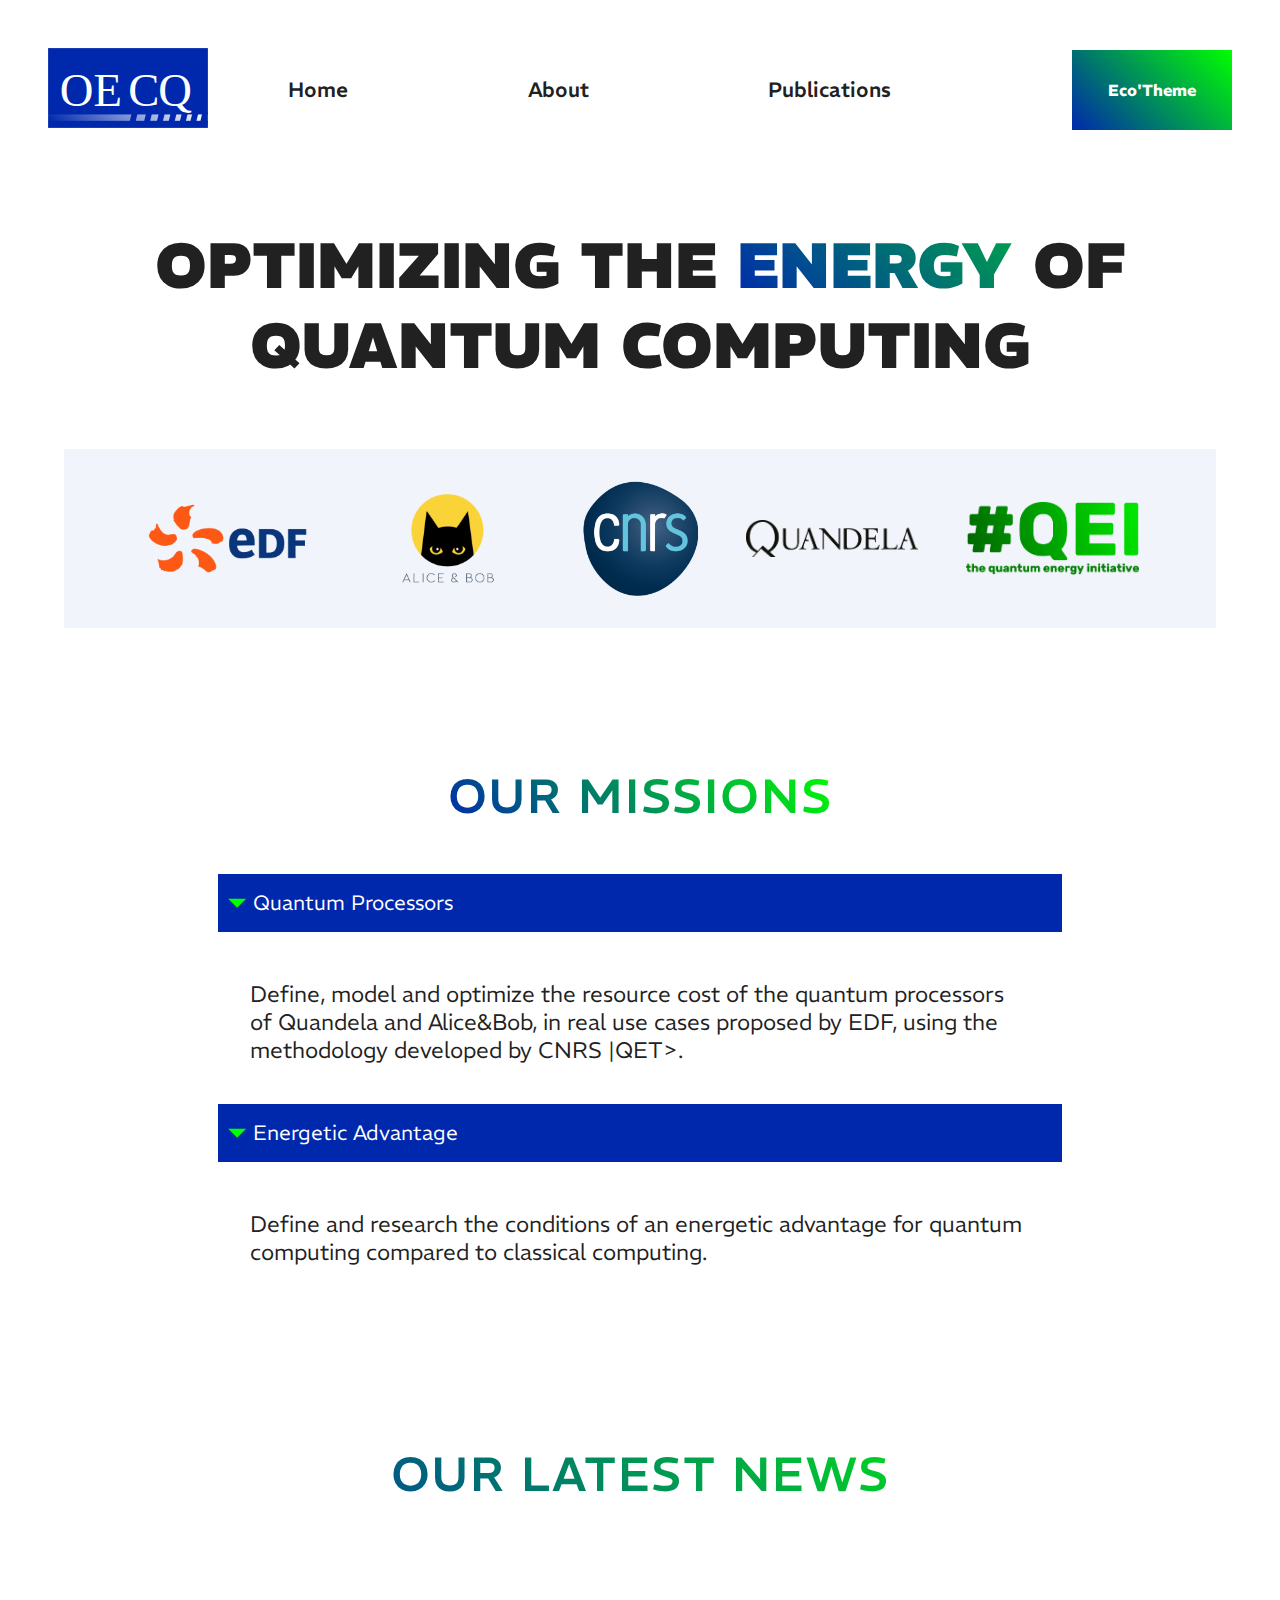
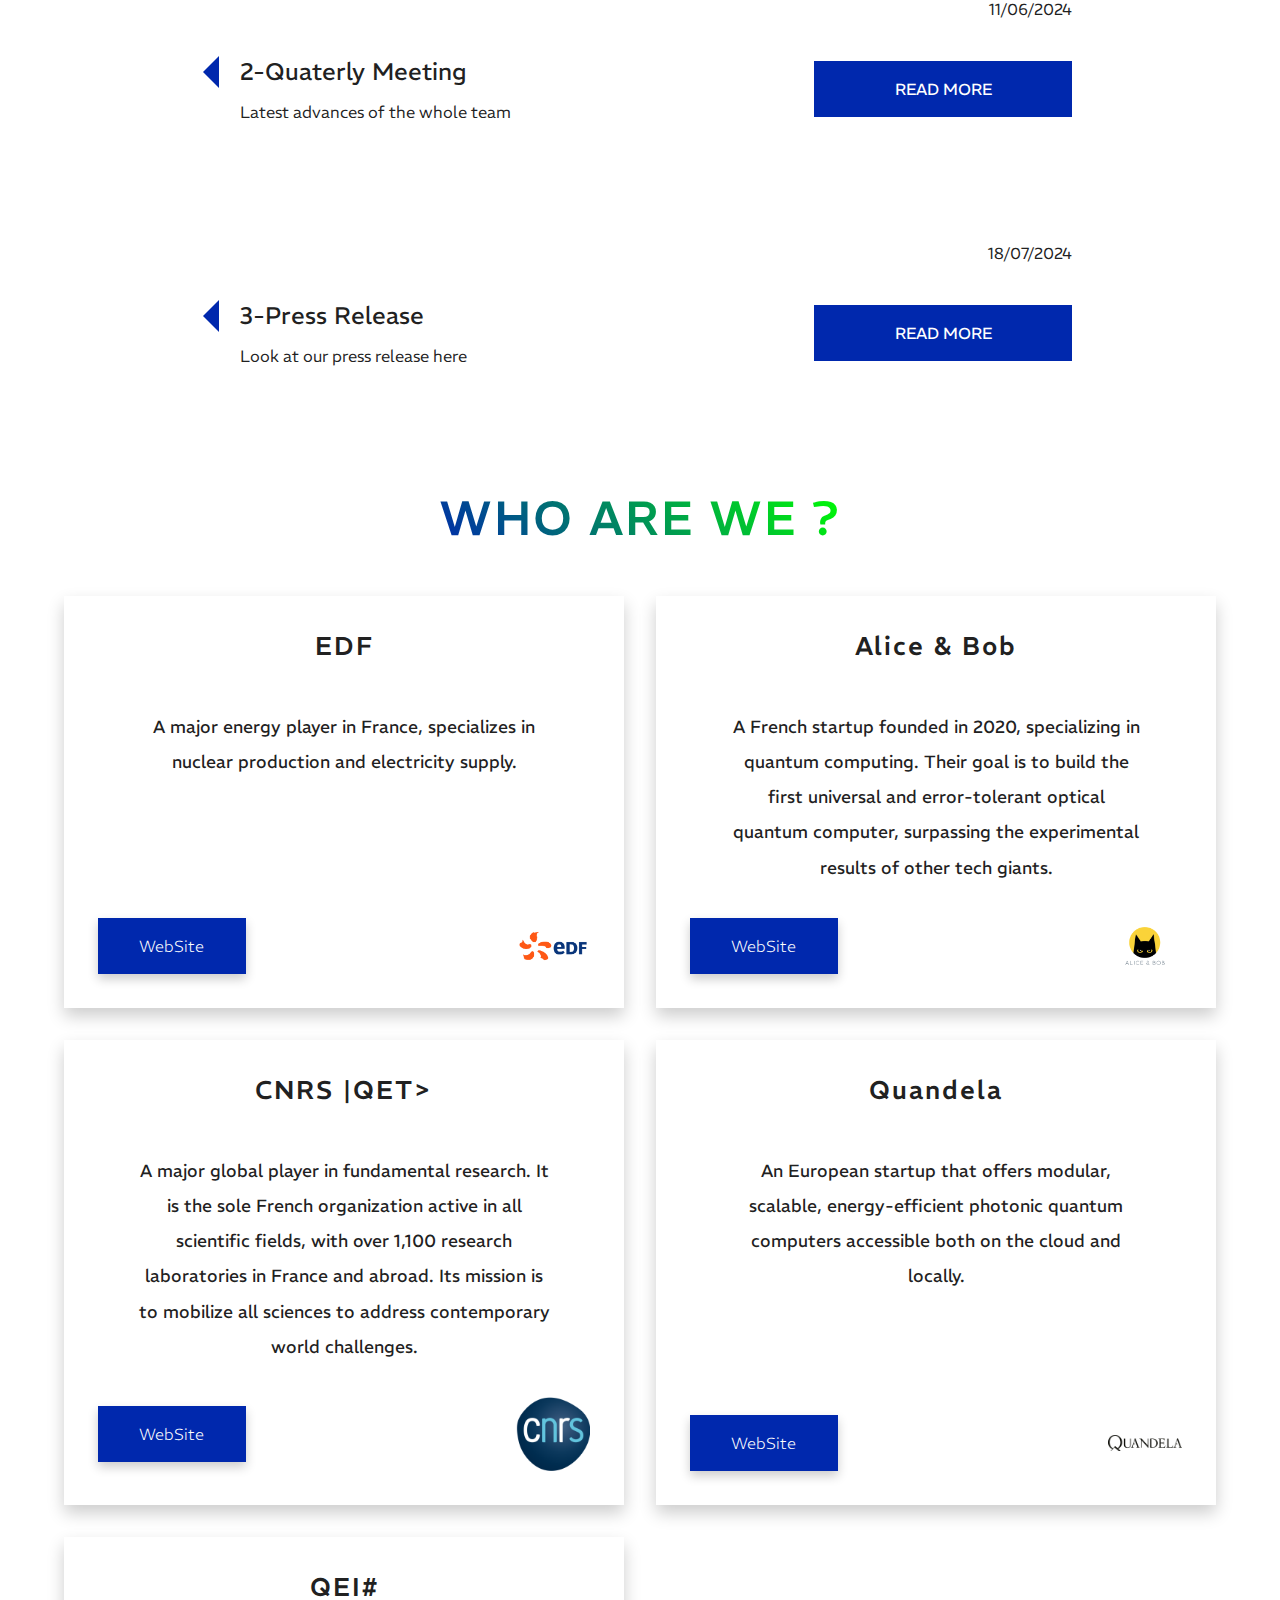
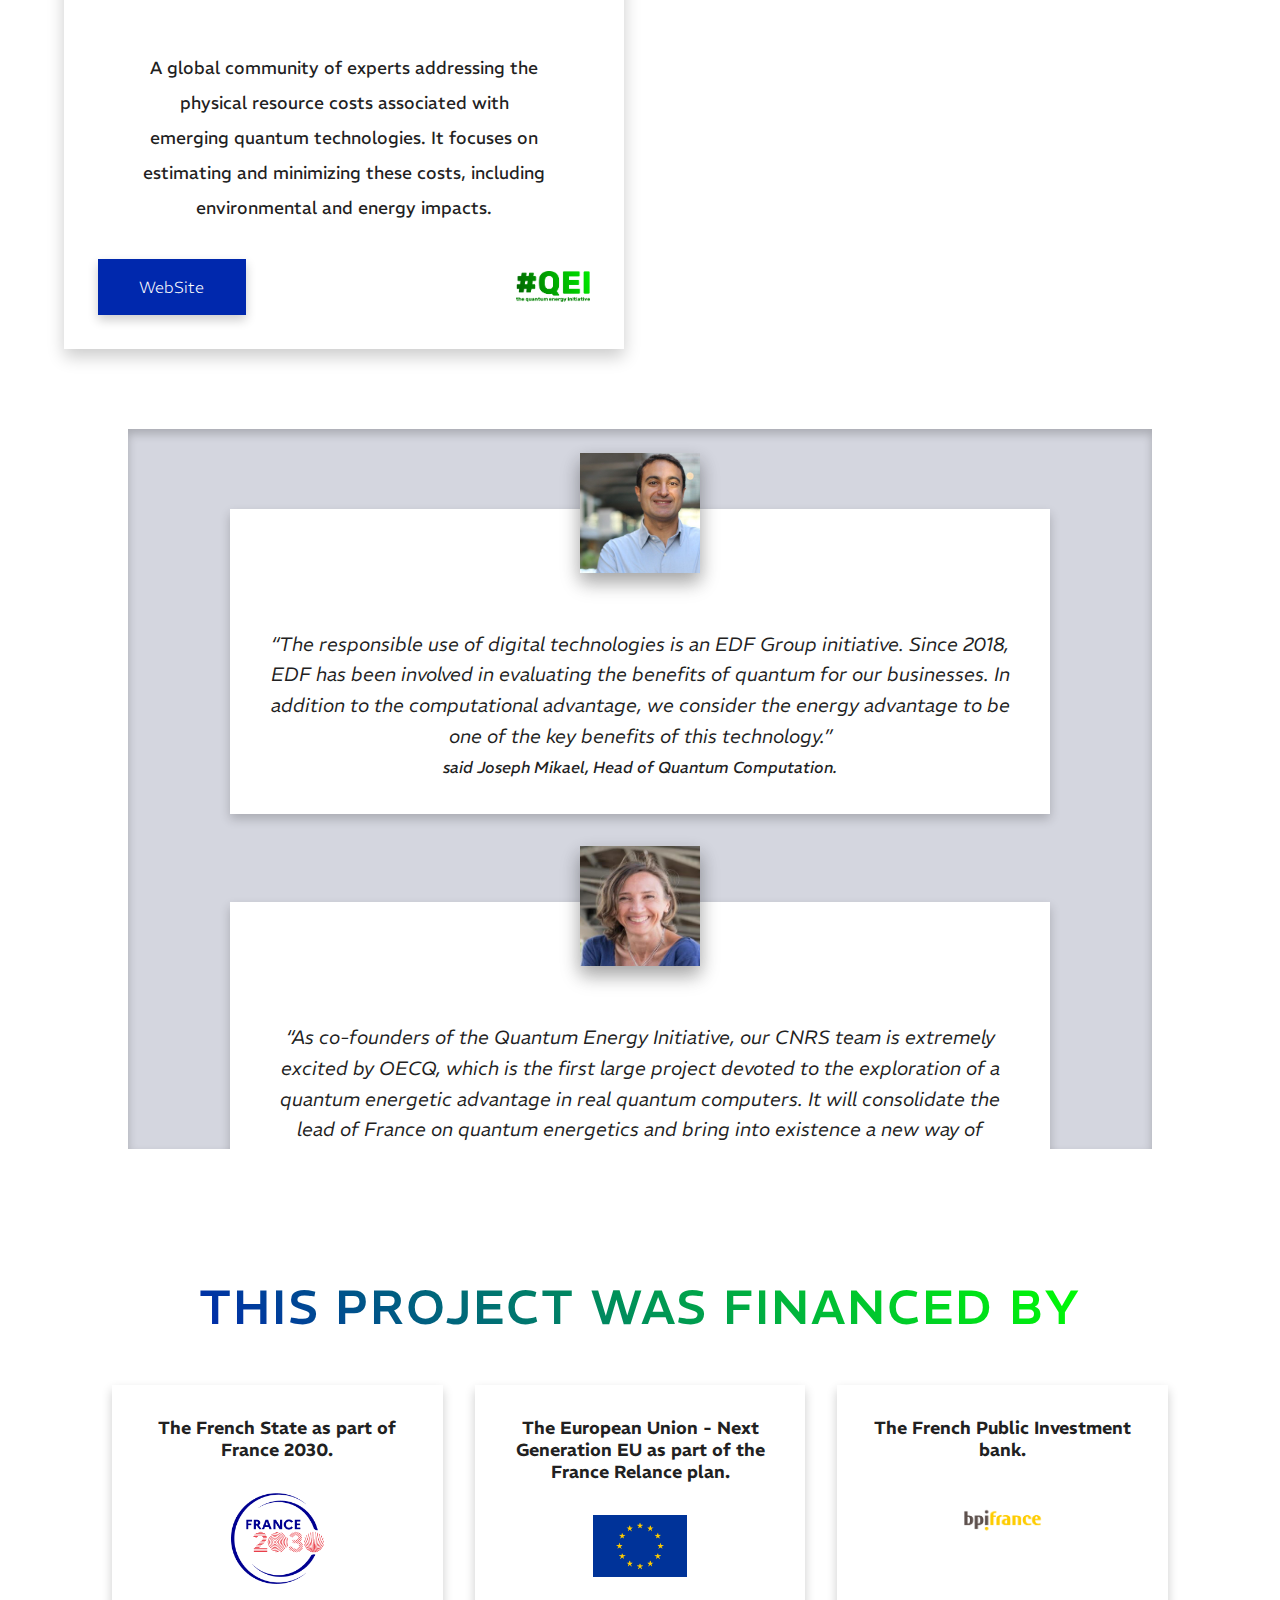
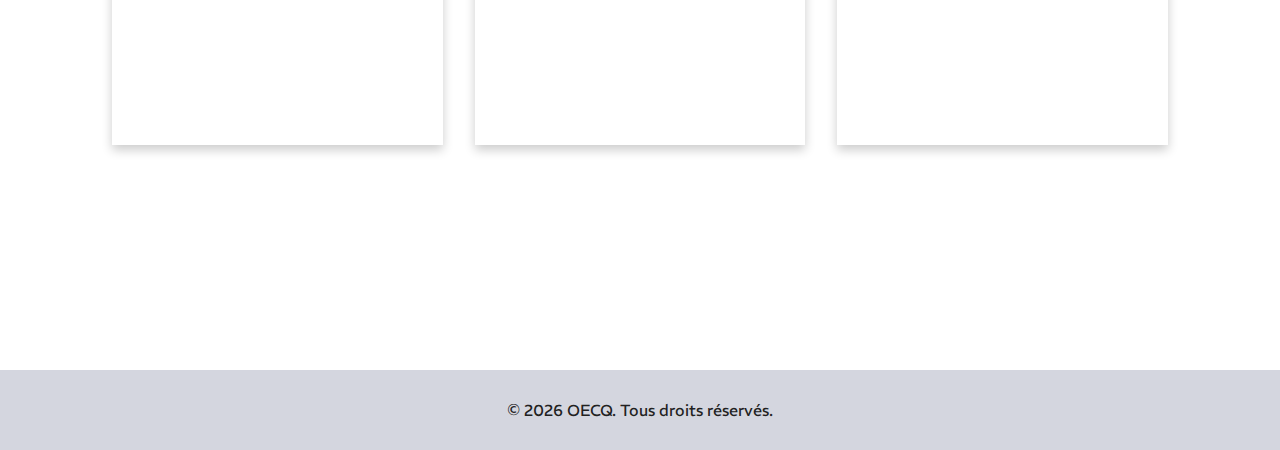
==== index.html @ 76adae3a "Adding favicon logo" ====
<!-- 
  * Author: Nathan Boisleux 2024
-->

<!DOCTYPE html>
<html lang="en">
  <head>
    <meta charset="UTF-8" />
    <meta name="viewport" content="width=device-width, initial-scale=1.0" />
    <title>Home</title>
    <link rel="stylesheet" href="./css/style.css" />
    <link rel="shortcut icon" href="./images/logos/LogoOECQ_V002.svg" type="image/svg">
  </head>
  <body data-theme="light">
    <!-- HEADER -->
    <header>
      <nav>
        <ul>
          <li><img src="./images/logos/LogoOECQ_V002.svg" alt="logo OECQ"></li>
          <li><a href="index.html">Home</a></li>
          <li><a href="about.html">About</a></li>
          <li><a href="publications.html">Publications</a></li>
          <!-- <li><a href="about.html#contact">Contact</a></li> -->
        </ul>
      </nav>
      <button type="button" id="darkmode">Eco'Theme</button>
    </header>

    <!-- MAIN -->
    <main id="home">
      <h1>OPTIMIZING THE <span>ENERGY</span> OF QUANTUM COMPUTING</h1>
      <!-- LOGOS SECTION -->
      <div id="logos">
        <img src="./images/logos/edf.png" alt="logo EDF" />
        <img src="./images/logos/a&b.png" alt="logo Alice & Bob" />
        <img src="./images/logos/cnrs.png" alt="logo CNRS" />
        <img src="./images/logos/quandela.png" alt="logo Quandela" />
        <img src="./images/logos/QEI.png" alt="logo QEI#" />
      </div>
      
      <!-- HOME MISSIONS SECTION -->
      <section id="missions">
        <h2>Our missions</h2>
        <div id="missions-description">
          <details open>
            <summary>Quantum Processors</summary>
            <p>
              Define, model and optimize the resource cost of the quantum
              processors of Quandela and Alice&Bob, in real use cases proposed
              by EDF, using the methodology developed by CNRS |QET>.
            </p>
          </details>
          <details open>
            <summary>Energetic Advantage</summary>
            <p>
              Define and research the conditions of an energetic advantage for
              quantum computing compared to classical computing.
            </p>
          </details>
        </div>
      </section>

      <!-- LATEST NEWS SECTION -->
      <section id="last-news">
        <h2>Our latest news</h2>
      </section>
      
        <!-- WHO SECTION -->
      <section id="who">
        <h2>Who are we ?</h2>
        <!-- HOME PRESENTATION CARDS -->
        <div id="cards">
          <div class="card">
            <div class="card-content">
              <h2>EDF</h2>
              <p>
                A major energy player in France, specializes in nuclear
                production and electricity supply.
              </p>
            </div>
            <div class="bottom">
              <a href="https://www.edf.fr/">WebSite</a>
              <img src="./images/logos/edf.png" alt="logo EDF" width="25%" />
            </div>
          </div>
          <div class="card">
            <div class="card-content">
              <h2>Alice & Bob</h2>
              <p>
                A French startup founded in 2020, specializing in quantum
                computing. Their goal is to build the first universal and
                error-tolerant optical quantum computer, surpassing the
                experimental results of other tech giants.
              </p>
            </div>
            <div class="bottom">
              <a href="https://alice-bob.com/">WebSite</a>
              <img
                src="./images/logos/a&b.png"
                alt="logo Alice&Bob"
                width="30%"
              />
            </div>
          </div>
          <div class="card">
            <div class="card-content">
              <h2>CNRS |QET></h2>
              <p>
                A major global player in fundamental research. It is the sole
                French organization active in all scientific fields, with over
                1,100 research laboratories in France and abroad. Its mission is
                to mobilize all sciences to address contemporary world
                challenges.
              </p>
            </div>
            <div class="bottom">
              <a href="https://quantum-energy-team.cnrs.fr/">WebSite</a>
              <img src="./images/logos/cnrs.png" alt="logo CNRS" width="20%" />
            </div>
          </div>
          <div class="card">
            <div class="card-content">
              <h2>Quandela</h2>
              <p>
                An European startup that offers modular, scalable,
                energy-efficient photonic quantum computers accessible both on
                the cloud and locally.
              </p>
            </div>
            <div class="bottom">
              <a href="https://www.quandela.com/">WebSite</a>
              <img
                src="./images/logos/quandela.png"
                alt="logo Quandela"
                width="30%"
              />
            </div>
          </div>
          <div class="card">
            <div class="card-content">
              <h2>QEI#</h2>
              <p>
                A global community of experts addressing the physical resource
                costs associated with emerging quantum technologies. It focuses
                on estimating and minimizing these costs, including
                environmental and energy impacts.
              </p>
            </div>
            <div class="bottom">
              <a href="https://quantum-energy-initiative.org/">WebSite</a>
              <img src="./images/logos/QEI.png" alt="logo QEI#" width="20%" />
            </div>
          </div>
        </div>
      </section>
      
      <!-- QUOTES SECTION -->
      <div id="quotes">
        <div class="quote">
          <div class="backImg">
            <img
              src="./images/avatars/JM.jpeg"
              alt="avatar"
            />
          </div>
          <p>
            “The responsible use of digital technologies
             is an EDF Group initiative. Since 2018, EDF
              has been involved in evaluating the benefits
               of quantum for our businesses. In addition to
                the computational advantage, we consider the
                 energy advantage to be one of the key benefits
                  of this technology.” <br><strong>said Joseph Mikael, Head of Quantum Computation.</strong>
          </p>
        </div>
        <div class="quote">
          <div class="backImg">
            <img
              src="./images/avatars/AA.jpg"
              alt="avatar"
            />
          </div>
          <p>
            “As co-founders of the Quantum Energy Initiative,
             our CNRS team is extremely excited by OECQ, which
              is the first large project devoted to the exploration
               of a quantum energetic advantage in real quantum
                computers. It will consolidate the lead of France
                 on quantum energetics and bring into existence a
                  new way of practicing responsible innovation, which
                   takes into account the fact that energetic resources
                    are finite.”  <br><strong>said Alexia Auffèves, CNRS Senior Scientist.</strong>
          </p>
        </div>

        <div class="quote">
          <div class="backImg">
            <img
              src="./images/avatars/TP.jpg"
              alt="avatar"
            />
          </div>
          <p>
            “One of the primary objectives of the OECQ project
             is to seize the opportunity to develop quantum
              computing technology in an energy-efficient manner
               from the outset, as quantum computing is still in its nascent
                 stages, this project will dimension the future energy
                  infrastructures that will support mature quantum technology.
                   Additionally, since energy consumption is a key cost driver
                    in quantum tech, making these processes more efficient offers
                     a significant competitive advantage.” <br><strong>said Théau Peronnin, CEO of Alice
                      & Bob.</strong>
          </p>
        </div>

        <div class="quote">
          <div class="backImg">
            <img
              src="./images/avatars/NS.jpg"
              alt="avatar"
            />
          </div>
          <p>
            "We recognize that energy efficiency is paramount
             in the development of quantum computing technology,as we push
               the boundaries of what is possible, it's crucial that
                we do so in a sustainable manner.” <br><strong>said Niccoloò Somaschi, CEO of Quandela.</strong>
          </p>
        </div>

      </div>
      


      <!-- FINANCE SECTION -->
      <section id="finance">
        <h2>This project was financed by</h2>
        <div id="financial-organizations">
          <div id="france">
            <p>The French State as part of France 2030.</p>
            <img src="./images/logos/fr2030.png" alt="France-2030 logo" />
          </div>
          <div id="europe">
            <p>
              The European Union - Next Generation EU as part of the France
              Relance plan.
            </p>
            <img src="./images/logos/eu.jpg" alt="European Union logo" />
          </div>
          <div id="bpi">
            <p>
              The French Public Investment bank.
            </p>
            <img src="./images/logos/bpi.png" alt="BPIFrance logo"></div>
          </div>
        </div>
      </section>
    </main>

    <!-- FOOTER -->
    <footer>
      <p class="copyright"></p>
    </footer>

    <!-- TO TOP BTN SVG -->
    <svg
      class="arrowTop"
      xmlns="http://www.w3.org/2000/svg"
      viewBox="0 0 384 512"
    >
      <!--!Font Awesome Free 6.5.2 by @fontawesome - https://fontawesome.com License - https://fontawesome.com/license/free 
    Copyright 2024 Fonticons, Inc.-->
      <path
        d="M214.6 41.4c-12.5-12.5-32.8-12.5-45.3 0l-160 160c-12.5 12.5-12.5
        32.8 0 45.3s32.8 12.5 45.3 0L160 141.2V448c0 17.7 14.3 32 32 32s32-14.3 
        32-32V141.2L329.4 246.6c12.5 12.5 32.8 12.5 45.3 0s12.5-32.8 0-45.3l-160-160z"
      />
    </svg>

    <!-- JAVASCRIPT IMPORTS -->
    <!-- header swap on scroll -->
    <script src="./js/header.js"></script>
    <!-- darkmode -->
    <script src="./js/darkMode.js"></script>
    <!-- to top button arrow -->
    <script src="./js/toTopBtn.js"></script>
    <!-- datas reader -->
    <script src="./js/datasPublicationsReader.js"></script>
    <!-- footer dynamic year -->
    <script src="./js/date.js"></script>

    <!-- lenis for smooth scroll -->
    <!-- <script src="https://cdn.jsdelivr.net/gh/studio-freight/lenis@1.0.19/bundled/lenis.min.js"></script> -->
    <!-- smoothScroll using lenis -->
    <!-- <script src="./js/smoothScroll.js"></script> -->
  </body>
</html>
---- css/style.css ----
/* VARIABLES IMPORT */
@import url(./variables.css);
/* HEADER IMPORT */
@import url(./header.css);
/* ANIMATIONS IMPORT */
@import url(./animations.css);

/* |---------------------------HOME---------------------------| */

/* MAIN */
#home {
    width: 100%;
    padding: 25vh 5vw;

    display: flex;
    justify-content: center;
    align-items: center;
    flex-direction: column;

    text-align: center;
    background-color: var(--background);
}

#home p {
    font-size: 1.1em;
}

#home #missions summary {
    font-size: 1.3em;
}

#home #last-news {
    text-align: left;
    width: 70vw;
}

#last-news .container small{
    display: none;
}
/* TITLE */
h1 {
    color: var(--text);
    text-align: center;
    font-size: 4rem;
    font-weight: 900;
    text-transform: uppercase;
}

h1 span {
    background: var(--linearPrimaryAccent);
    color: transparent;
    font-size: 4rem;
    background-clip: text;
    -webkit-background-clip: text;
    background-size: 200%;
    animation: gradientAnimvar(--tr) cubic-bezier(0.19, 1, 0.22, 1) infinite;
}

#home section > h2, #about h2 {
    margin: 3rem 0;
    text-align: center;
    background: var(--linearPrimaryAccent);
    color: transparent;
    font-size: 3rem;
    font-weight: 500;
    letter-spacing: 2px;
    text-transform: uppercase;
    -webkit-background-clip: text;
    background-clip: text;
}

/* LOGOS SECTION */
#home #logos {
    width: 100%;
    margin: 4rem 0 0 0;
    padding: 2rem 0;
    gap: 3rem;
    display: flex;
    justify-content: center;
    align-items: center;
    background-color: var(--non-changeable-secondary);
}

#home #logos img {
    width: 15%;
    background-color: var(--non-changeable-secondary);
    animation: 3.3s logoMove ease-in-out infinite;
}

#home #logos img:nth-child(1) {
    animation-delay: .5s;
}

#home #logos img:nth-child(2) {
    animation-delay: 1var(--tr);
}

#home #logos img:nth-child(3) {
    width: 10%;
    animation-delay: 1.9s;
}

#home #logos img:nth-child(4) {
    animation-delay: 2.6s;
}

#home #logos img:nth-child(5) {
    animation-delay: 3.3s;
}

/* WHO SECTION */
#home #who {
    width: 100%;
    display: flex;
    justify-content: center;
    align-items: center;
    flex-direction: column;
}

/* PRESENTATION CARDS */
#home #cards {
    gap: 2rem;
    display: grid;
    grid-template-columns: repeat(auto-fill, minmax(40%, 1fr));
}

#home #cards img {
    width: 15%;
}

#home .card {
    padding: 2rem;
    display: flex;
    justify-content: space-between;
    align-items: flex-start;
    flex-direction: column;
    box-shadow: 0 .5rem 1rem var(--shadow);
    background-color: var(--background);
    border: 2px solid var(--background);
    transition: var(--tr);
}

#home .card-content h2 {
    margin: 0 0 1rem 0;
    color: var(--text);
    font-weight: 500;
    font-size: 1.6rem;
    letter-spacing: 2px;
    transition: var(--tr);
}

#home .card:hover h2 {
    color: var(--primary);
}

#home .card p {
    padding: 2rem 2.5rem;
    line-height: 2;
    color: var(--text);
}

#home .card a {
    padding: 1rem;
    min-width: 30%;
    background: var(--primary);
    color: var(--background);
    text-decoration: none;
    font-weight: 200;
    border: none;
    border: 2px solid var(--primary);
    text-align: center;
    box-shadow: 0 5px 10px var(--shadow);
    cursor: pointer;
    transition: var(--tr);
}

#home .card a:hover {
    background: transparent;
    color: var(--text);
    border: 2px solid var(--accent);
    box-shadow: none;
    transition: var(--tr);
}

#home .card:hover {
    box-shadow: 0px var(--shadow);
    transition: var(--tr);
}

#home .card .bottom {
    display: flex;
    justify-content:space-between;
    align-items: center;
}

/* MISSIONS SECTION */
#home #missions {
    margin: 10vh 0;
    width: 100%;
    min-height: 35rem;
    display: flex;
    flex-direction: column;
    align-items: center;
    justify-content: flex-start;
    background-color: var(--background);
}


#home #missions #missions-description {
    width: 100%;
    height: 100%;
    padding: 0 3rem;
    display: flex;
    align-items: flex-start;
    justify-content: center;
    flex-direction: column;
    color: var(--text);
    text-align: left;
    font-size: 1.5rem;
    font-weight: 300;
}

#home #missions #missions-description p {
    padding: 3rem 2rem 2rem 2rem;
    font-size: 1.4rem;
    font-weight: 300;
    box-shadow: 0px 5px 10px var(--shadow);
}

/* DETAILS */
#home #missions details {
    width: 80%;
    margin: 0 auto ;
    background-color: var(--background);
    margin-bottom: .5rem;
    overflow: hidden;
}

#home #missions summary {
    padding: 1rem 1rem 1rem 2.2rem;
    display: block;
    position: relative;
    background-color: var(--primary);
    color: var(--background);
    user-select: none;
    cursor: pointer;    
    /* letter-spacing: 2px; */
}

#home #missions summary::before {
    position: absolute;
    top: 1.2rem;
    left: 1rem;
    content: '';
    border-width: .6rem;
    border-style: solid;
    border-color: transparent transparent transparent var(--accent);
    transform: rotate(0);
    transform-origin: .2rem 50%;
    transition: .25s transform ease;
}

#home #missions details[open] > summary::before {
    transform: rotate(90deg);
}

#home #missions details summary::-webkit-details-marker {
    display: none;
}

/* FINANCE SECTION */
#home #finance {
    height: 100%;
    width: 100%;
    padding: 0 3rem;
    display: flex;
    justify-content: space-evenly;
    align-items: center;
    flex-direction: column;
    color: var(--text);
    font-size: 1.4rem;
    font-weight: 200;
    text-align: center;
}

#home #financial-organizations {
    display: flex;
    justify-content: center;
    align-items: center;
    gap: 2rem;
}

#home #financial-organizations img {
    width: 35%;
    margin: 2rem 0 0 0;
}

#home #finance #france, #home #finance #europe, #bpi {
    width: 40%;
    min-height: 40vh;
    padding: 2rem;
    box-shadow: 0px 5px 10px var(--shadow);
    font-weight: 600;
}

/* QUOTE SECTION */
#home #quotes {
    width: 80vw;
    margin: 5rem auto;
    height: 80vh;
    display: flex;
    flex-wrap: wrap;
    background-color: var(--secondary);
    overflow: auto;
    box-shadow: inset 0px 5px 10px var(--shadow);
}

#home .quote {
    margin: 5rem auto .5rem;
    min-height: 10rem;
    width: 80%;
    display: grid;
    place-items: center;
    background-color: var(--background);
    box-shadow: 0px 5px 10px var(--shadow);
    transition: var(--tr);
    cursor: pointer;
}

#home .quote:hover img {
    box-shadow: 0px 10px 20px transparent;
}

#home .quote p {
    padding: 0 2rem 2rem 2rem;
    background-color: var(--background);
    color: var(--text);
    text-align: center;
    line-height: 1.6;
    font-size: 1.2rem;
    font-weight: 300;
    font-style: italic;
}

#home .quote img {
    width: 100%;
    height: 100%;
    aspect-ratio: 1;
    box-shadow: 0 10px 20px var(--shadow);
    transition: var(--tr);

}

#home .quote .backImg {
    width: 120px;
    height: 120px;

    display: grid;
    place-items: center;
    background-color: transparent;
    transform: translateY(-3.5rem);
    box-shadow: 0 .5rem 1rem var(--shadow);
    transition: var(--tr);
}



/* |---------------------------ABOUT---------------------------| */
#about {
    padding: 5vh 5vw 0;
    display: flex;
    flex-direction: column;
    align-items: center;
    justify-content: flex-start;
}

#about #map-locations, #about #map-locations #map-img {
    display: flex;
    justify-content: space-evenly;
    align-items: center;
}

#about #map-locations {
    height: 80vh;
}

#about #map-img {
    position: relative;
}

#about #map-locations img {
    width: 100%;
}

#about .marker {
    width: 0.7rem;
    height: 0.7rem;
    position: absolute;
    background-color: var(--accent);
    border-radius: 50%;
}

.marker::before {
    top: 50%;
    left: 50%;
    width: 100%;
    height: 100%;
    position: absolute;
    content: "";
    background-color: var(--accent);
    transform: translate(-50%, -50%);
    border-radius: 50%;
    animation: pulse 1.5s ease-in-out infinite;
}

.marker span {
    padding: .3rem .6rem;
    left: 1.5rem;
    top: 50%;
    display: inline-block;
    position: absolute;
    white-space: nowrap;
    transform: translateY(-50%);
    background-color: var(--non-changeable-black);
    color: var(--non-changeable-white);
    font-size: .9rem;
    border: 2px solid var(--non-changeable-white);
}

#about .france {
    top: 38%;
    left: 7%;
}
#about .singapour {
    top: 68%;
    left: 56%;
}

/* PROJECT DETAILS */
#about section {
    height: auto;
    width: 90%;
    padding: 0 2vw;
    margin: 5vh 0;
    color: var(--text);
    border-left: 2px solid var(--primary);
}

#about section:nth-child(1), #about section:nth-child(5), #about section:nth-child(6){
    margin: 5vh;
    border: none;
}

#about section p {
    text-align: justify;
    padding: 0 2rem;
    line-height: 3rem;
    font-size: 1.2em;
}

#about p .word {
    font-size: 2rem;   
}

.highlight {
    background: var(--linearPrimaryAccent);
    background-clip: text;
    color: transparent;
    font-weight: 700;
}

/* TEAM DETAILS */
#about #members {
    width: 100%;
    display: flex;
    align-items: center;
    justify-content: center;
    flex-wrap: wrap;
    gap: 2rem;
}
#about .member {
    border: 1px solid var(--primary);
    width: 30%;
    min-height: 70vh;
    display: flex;
    align-items: center;
    justify-content: flex-start;
    flex-direction: column;
    padding: 1.5rem;
    gap: 2rem;
}
.member .image {
    overflow: hidden;
    width: 100%;
}
#about .member img {
    width: 100%;
    transition: var(--tr);
}
#about .member:hover img {
    scale: 1.3;
}
#about .member .member-infos {
    display: flex;
    flex-direction: column;
    align-items: center;
    justify-content: center;
    gap: 1rem;
    color: var(--text);
    width: 100%;
    height: 100%;
}

/* CONTACT */
#contact {
    display: grid;
    place-items: center;
}

#contact img {
    width: 70%;
}

/* |---------------------------PUBLICATIONS---------------------------| */
.container {
    padding: 1.62rem 1rem;
    width: 100%;
    margin: 2rem auto;
    min-height: 5rem;
    position: relative;
    display: flex;
    justify-content: center;
    align-items: flex-end;
    transition: var(--tr);
}

.content {
    padding: 1rem 2rem;
    height: 100%;
    width: 140%;
    position: relative;
    color: var(--text);
    font-size: 15px;
    transition: var(--tr);
}
.image {
    aspect-ratio: 1;
}
.member-infos p {
    font-size: 1em !important;
    line-height: 1 !important;
    text-align: center !important;
    padding: 2rem 0 0 0;
}

.member-infos {
    width: 10rem;
}

.member-infos h3 {
    font-size: 1em !important;
}
.container .right-section a {
    width: 75%;
    padding: 1rem 4rem;
    background-color: var(--primary);
    color: var(--background);
    text-align: center;
    border: 2px solid var(--primary);
    text-transform: uppercase;
    transition: var(--tr);
}

.content p {
    margin: 1rem 0 0 0;
    width: 90%;

    font-weight: 300;
}

.content h3 {
    font-size: 1.5rem;
    font-weight: 400;
}

.container-arrow {
    height: 0;
    width: 0;
    top: 1rem;
    left: -.3rem;

    position: absolute;

    border-top: 1rem solid transparent;
    border-bottom: 1rem solid transparent;
    border-right: 1rem solid var(--primary);
    transition: var(--tr);
}

.container:hover .container-arrow {
    border-right: 0rem solid transparent;
    border-left: 1rem solid var(--primary);
    transition: var(--tr);
} 

.container small {
    position: absolute;

    transform: translateX(-7rem);
    transition: var(--tr);
}

.container:hover{
    transform: translateX(1rem);
    box-shadow: 0 .5rem 1rem var(--shadow);
    transition: var(--tr);
}

.container small {
    transform: translateX(-8rem);
    color: var(--primary);
    transition: var(--tr);
}

.container a:hover  {
    border: 2px solid var(--accent);
    background: transparent;
    color: var(--text);
    box-shadow: none;
    cursor: pointer;
    transition: var(--tr);
}

.container .right-section {
    width: 100%;
    min-height: 10rem;

    display: flex;
    justify-content: space-around;
    align-items: flex-end;
    flex-direction: column;
}

.container .right-section h4 {
    color: var(--text);
    font-weight: 300;
}

/* PUBLICATION PAGE -> SEARCH */
#search-publication {
    min-height: 100vh;
    padding: 25vh 15vw 0;
}

#search {
    margin: 5rem auto 0rem;

    display: flex;
    flex-direction: column;
    justify-content: center;
    align-items: center;

    color: var(--text);
}

#search label {
    font-size: 1.6rem;
}

#search #search-bar {
    margin: 2rem 0 0;
    padding: 1rem;
    width: 50%;

    border-radius: 3px;
    color: var(--primary);
    border: 2px solid var(--text);
    outline: none;
}

#search #search-bar:focus {
    border-color: var(--primary);
    outline: 2px solid var(--primary);
}

#error-message {
    color: var(--error);
    font-size: 1.2rem;
    padding: 1rem;
    text-transform: capitalize;
    display: none;
    width: 50%;
    text-align: center;
    margin: 0 auto 5rem;
    background-color: var(--light-error);
    border: 2px solid var(--error);
}

/* PUBLICATION PAGE -> TIMELINE */
#timeline {
    max-width: 65rem;
    margin: 5rem auto;

    position: relative;
}

#timeline::after {
    top: 0;
    left: 0;
    width: .6rem;
    height: 100%;

    position: absolute;

    content: "";
    background-color: var(--primary);
}

.container small {
    position: absolute;
    color: var(--text);
    transform: translateX(-7rem);
    transition: var(--tr);
}

.container:hover small {
    transform: translateX(-8rem);
    color: var(--primary);
    transition: var(--tr);
}

/* FOOTER */
footer {
    width: 100%;
    height: 5rem;
    margin: 0rem 0 0 0;

    display: flex;
    justify-content: center;
    align-items: center;

    background-color: var(--secondary);
    color: var(--text);
}

footer p {
    background-color: var(--secondary);
}

/* SVG BUTTON TO TOP */
.arrowTop {
    width: 3.5rem;
    height: 3.5rem;
    padding: 0.5rem 1rem;

    position: fixed;
    bottom: 1rem;
    right: 1rem;

    display: none;

    cursor: pointer;
    z-index: 10;
    transition: var(--tr);
}

.arrowTop path {
    fill: var(--background);
    stroke-width: .5rem;
    stroke: var(--text);
    transition: var(--tr);
}

/* SCROLLBAR */
::-webkit-scrollbar {
    width: 0px; 
}

#quotes::-webkit-scrollbar {
    width: 2rem;
}
#quotes::-webkit-scrollbar-track {
    background-color: var(--text);
}

body::-webkit-scrollbar-track {
    background-color: var(--background);
}

body::-webkit-scrollbar-thumb, #quotes::-webkit-scrollbar-thumb {
    background-color: var(--primary);
}
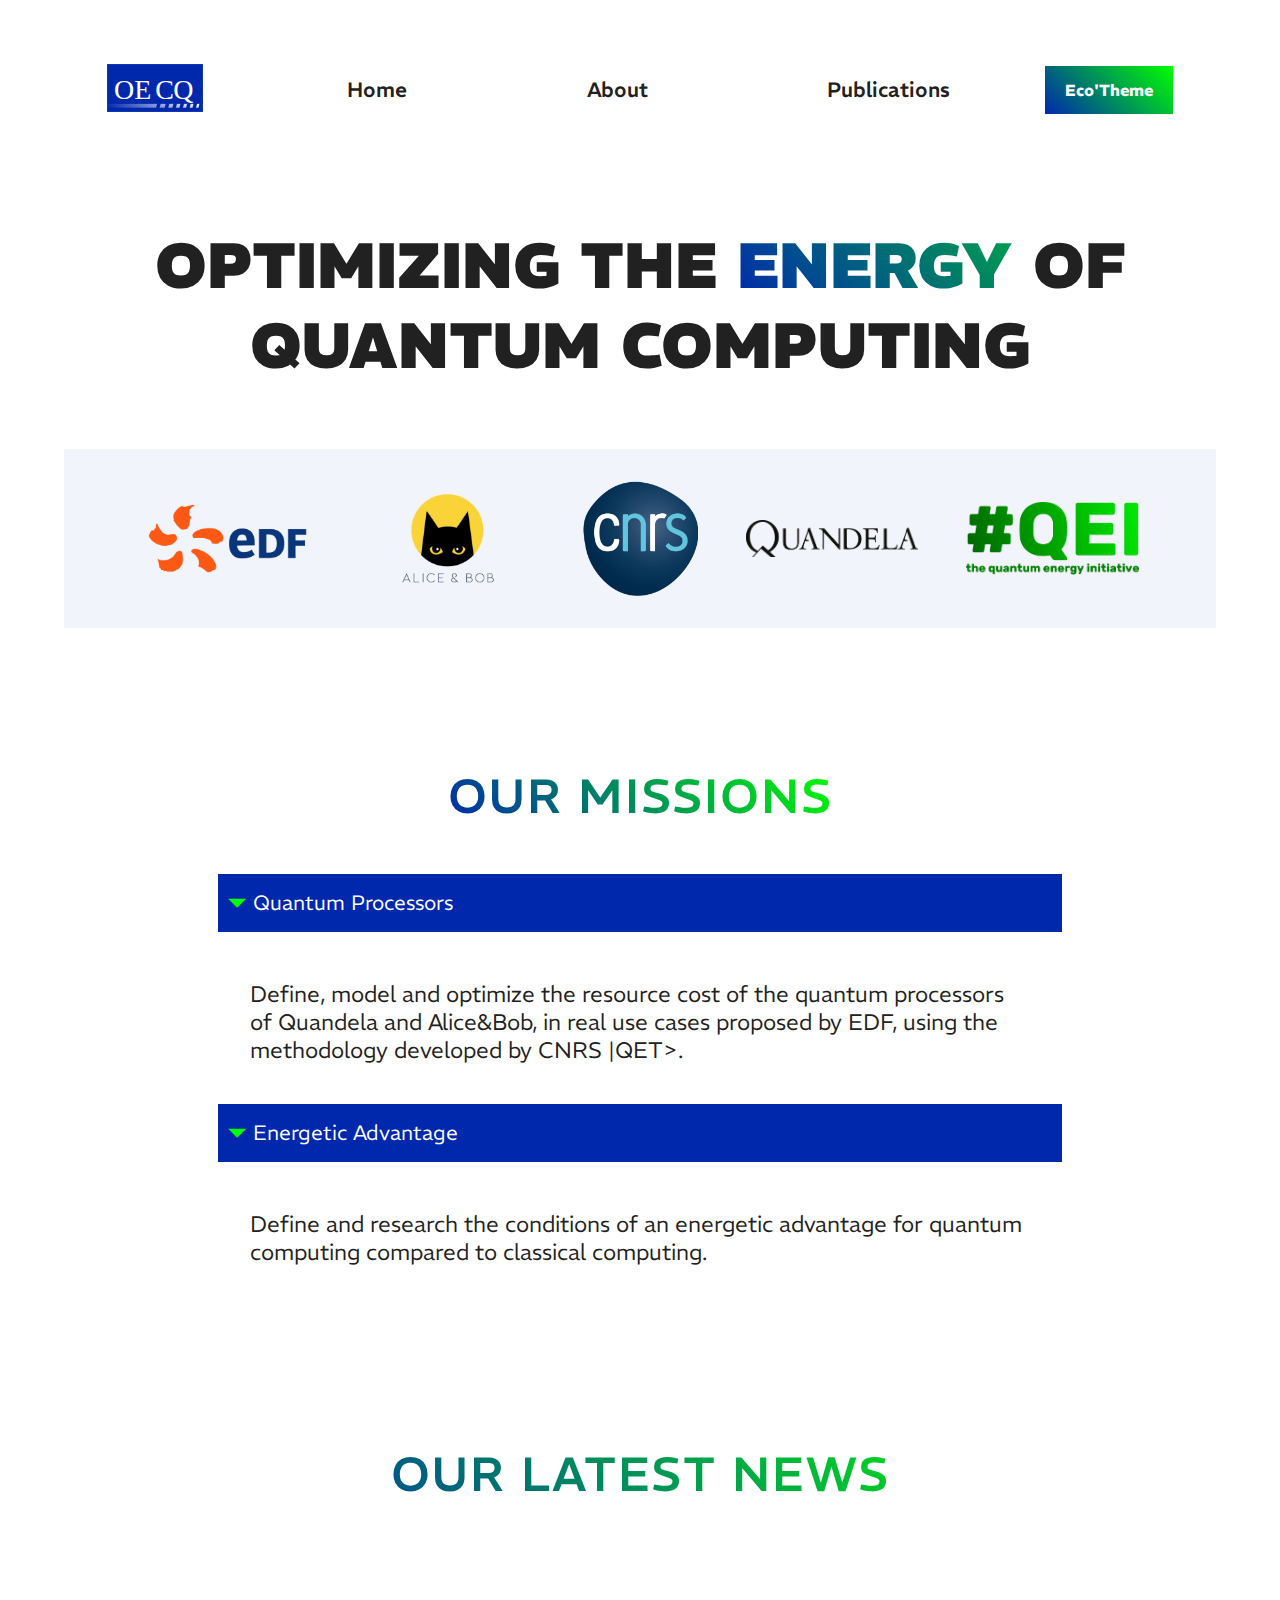
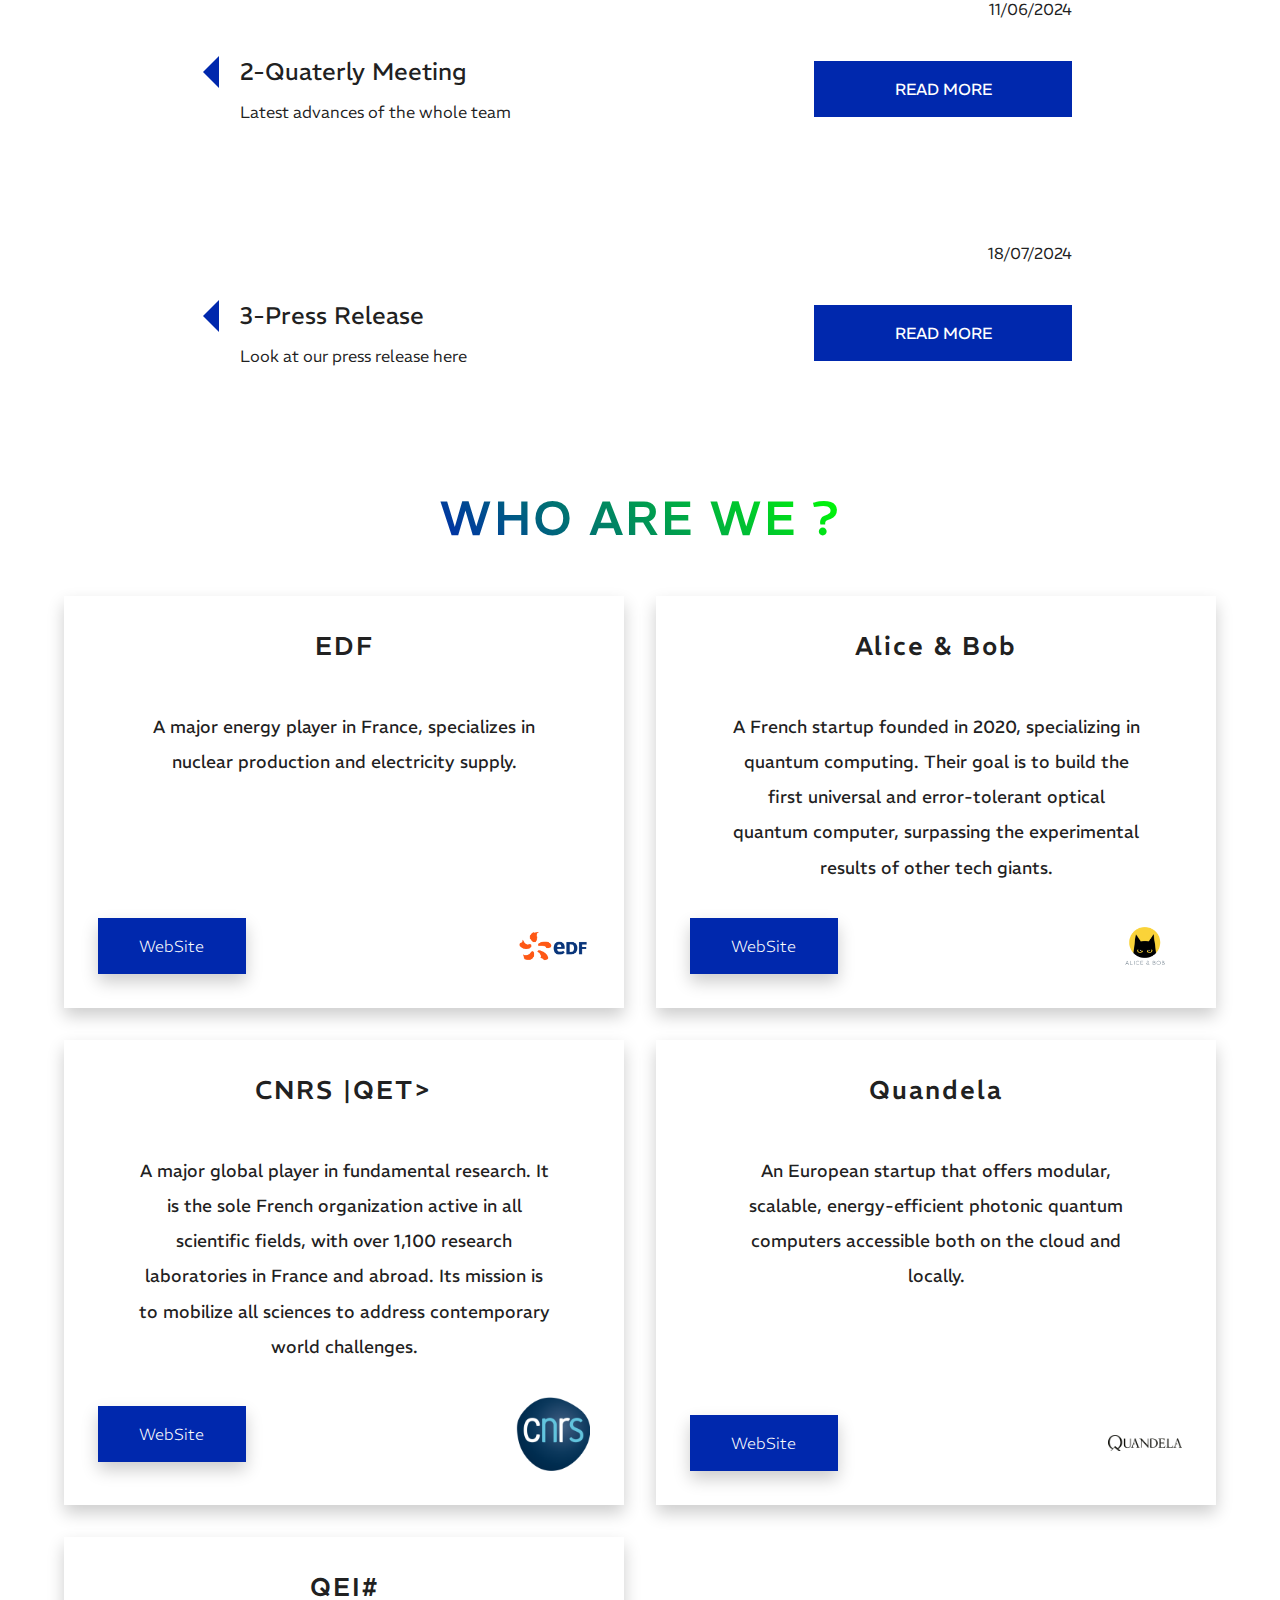
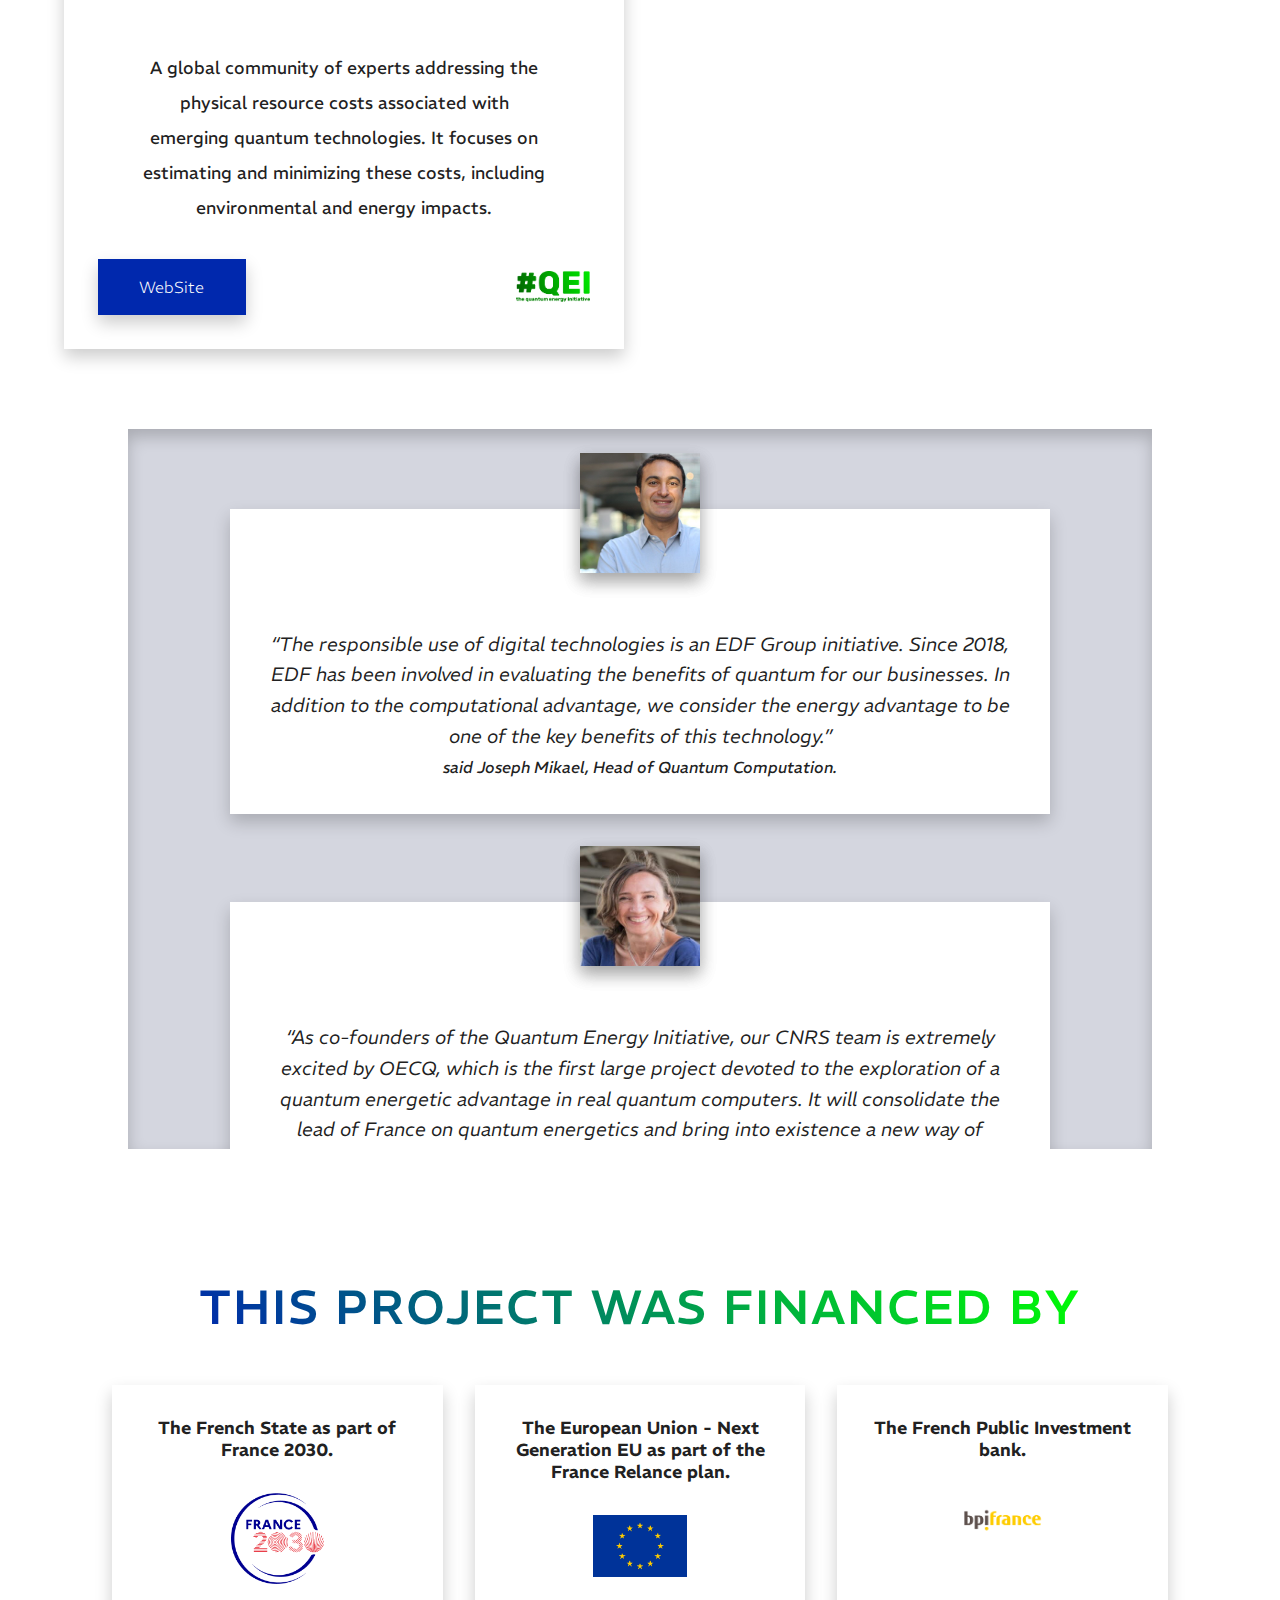
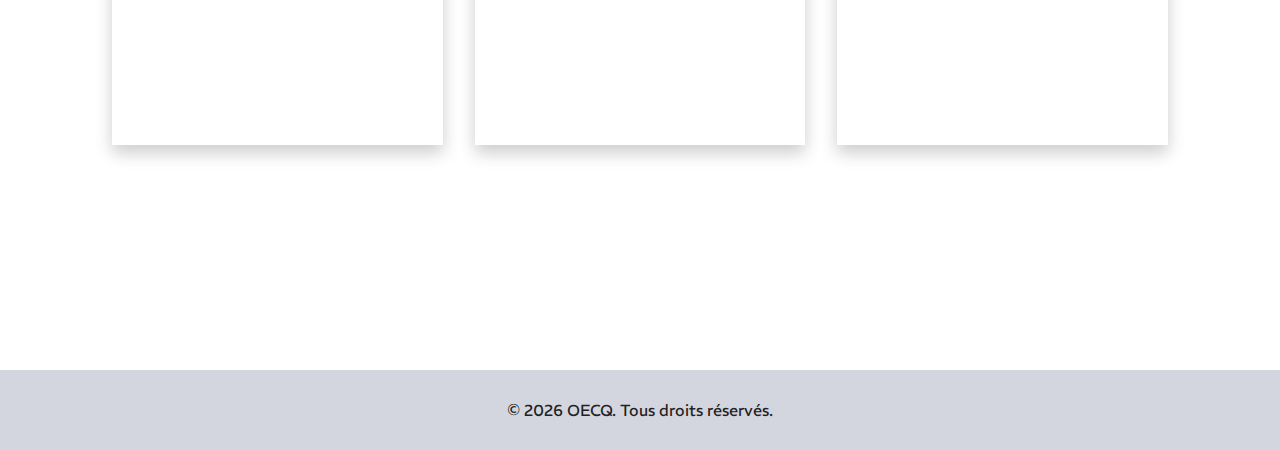
==== commit 17083ac3: "Update shadows + adding credits" ====
--- a/index.html
+++ b/index.html
@@ -1,7 +1,6 @@
 <!-- 
-  * Author: Nathan Boisleux 2024
+  * Author: Nathan Boisleux 2024 *
 -->
-
 <!DOCTYPE html>
 <html lang="en">
   <head>
--- a/css/style.css
+++ b/css/style.css
@@ -1,3 +1,6 @@
+/*
+  * Author: Nathan Boisleux 2024 *
+*/
 /* VARIABLES IMPORT */
 @import url(./variables.css);
 /* HEADER IMPORT */
@@ -53,7 +56,7 @@
     background-clip: text;
     -webkit-background-clip: text;
     background-size: 200%;
-    animation: gradientAnimvar(--tr) cubic-bezier(0.19, 1, 0.22, 1) infinite;
+    animation: gradientAnim 2s cubic-bezier(0.19, 1, 0.22, 1) infinite;
 }
 
 #home section > h2, #about h2 {
@@ -92,7 +95,7 @@
 }
 
 #home #logos img:nth-child(2) {
-    animation-delay: 1var(--tr);
+    animation-delay: 1.2s;
 }
 
 #home #logos img:nth-child(3) {
@@ -134,7 +137,7 @@
     justify-content: space-between;
     align-items: flex-start;
     flex-direction: column;
-    box-shadow: 0 .5rem 1rem var(--shadow);
+    box-shadow: var(--bxs);
     background-color: var(--background);
     border: 2px solid var(--background);
     transition: var(--tr);
@@ -169,7 +172,7 @@
     border: none;
     border: 2px solid var(--primary);
     text-align: center;
-    box-shadow: 0 5px 10px var(--shadow);
+    box-shadow: var(--bxs);
     cursor: pointer;
     transition: var(--tr);
 }
@@ -224,7 +227,7 @@
     padding: 3rem 2rem 2rem 2rem;
     font-size: 1.4rem;
     font-weight: 300;
-    box-shadow: 0px 5px 10px var(--shadow);
+    box-shadow: var(--bxs);
 }
 
 /* DETAILS */
@@ -244,7 +247,6 @@
     color: var(--background);
     user-select: none;
     cursor: pointer;    
-    /* letter-spacing: 2px; */
 }
 
 #home #missions summary::before {
@@ -299,7 +301,7 @@
     width: 40%;
     min-height: 40vh;
     padding: 2rem;
-    box-shadow: 0px 5px 10px var(--shadow);
+    box-shadow: var(--bxs);
     font-weight: 600;
 }
 
@@ -312,7 +314,7 @@
     flex-wrap: wrap;
     background-color: var(--secondary);
     overflow: auto;
-    box-shadow: inset 0px 5px 10px var(--shadow);
+    box-shadow: inset var(--bxs);
 }
 
 #home .quote {
@@ -322,7 +324,7 @@
     display: grid;
     place-items: center;
     background-color: var(--background);
-    box-shadow: 0px 5px 10px var(--shadow);
+    box-shadow: var(--bxs);
     transition: var(--tr);
     cursor: pointer;
 }
@@ -346,7 +348,7 @@
     width: 100%;
     height: 100%;
     aspect-ratio: 1;
-    box-shadow: 0 10px 20px var(--shadow);
+    box-shadow: var(--bxs);
     transition: var(--tr);
 
 }
@@ -359,7 +361,7 @@
     place-items: center;
     background-color: transparent;
     transform: translateY(-3.5rem);
-    box-shadow: 0 .5rem 1rem var(--shadow);
+    box-shadow: var(--bxs);
     transition: var(--tr);
 }
 
@@ -464,6 +466,7 @@
 
 .highlight {
     background: var(--linearPrimaryAccent);
+    -webkit-background-clip: text;
     background-clip: text;
     color: transparent;
     font-weight: 700;
@@ -479,7 +482,7 @@
     gap: 2rem;
 }
 #about .member {
-    border: 1px solid var(--primary);
+    box-shadow: var(--bxs);
     width: 30%;
     min-height: 70vh;
     display: flex;
@@ -612,7 +615,7 @@
 
 .container:hover{
     transform: translateX(1rem);
-    box-shadow: 0 .5rem 1rem var(--shadow);
+    box-shadow: var(--bxs);
     transition: var(--tr);
 }
 
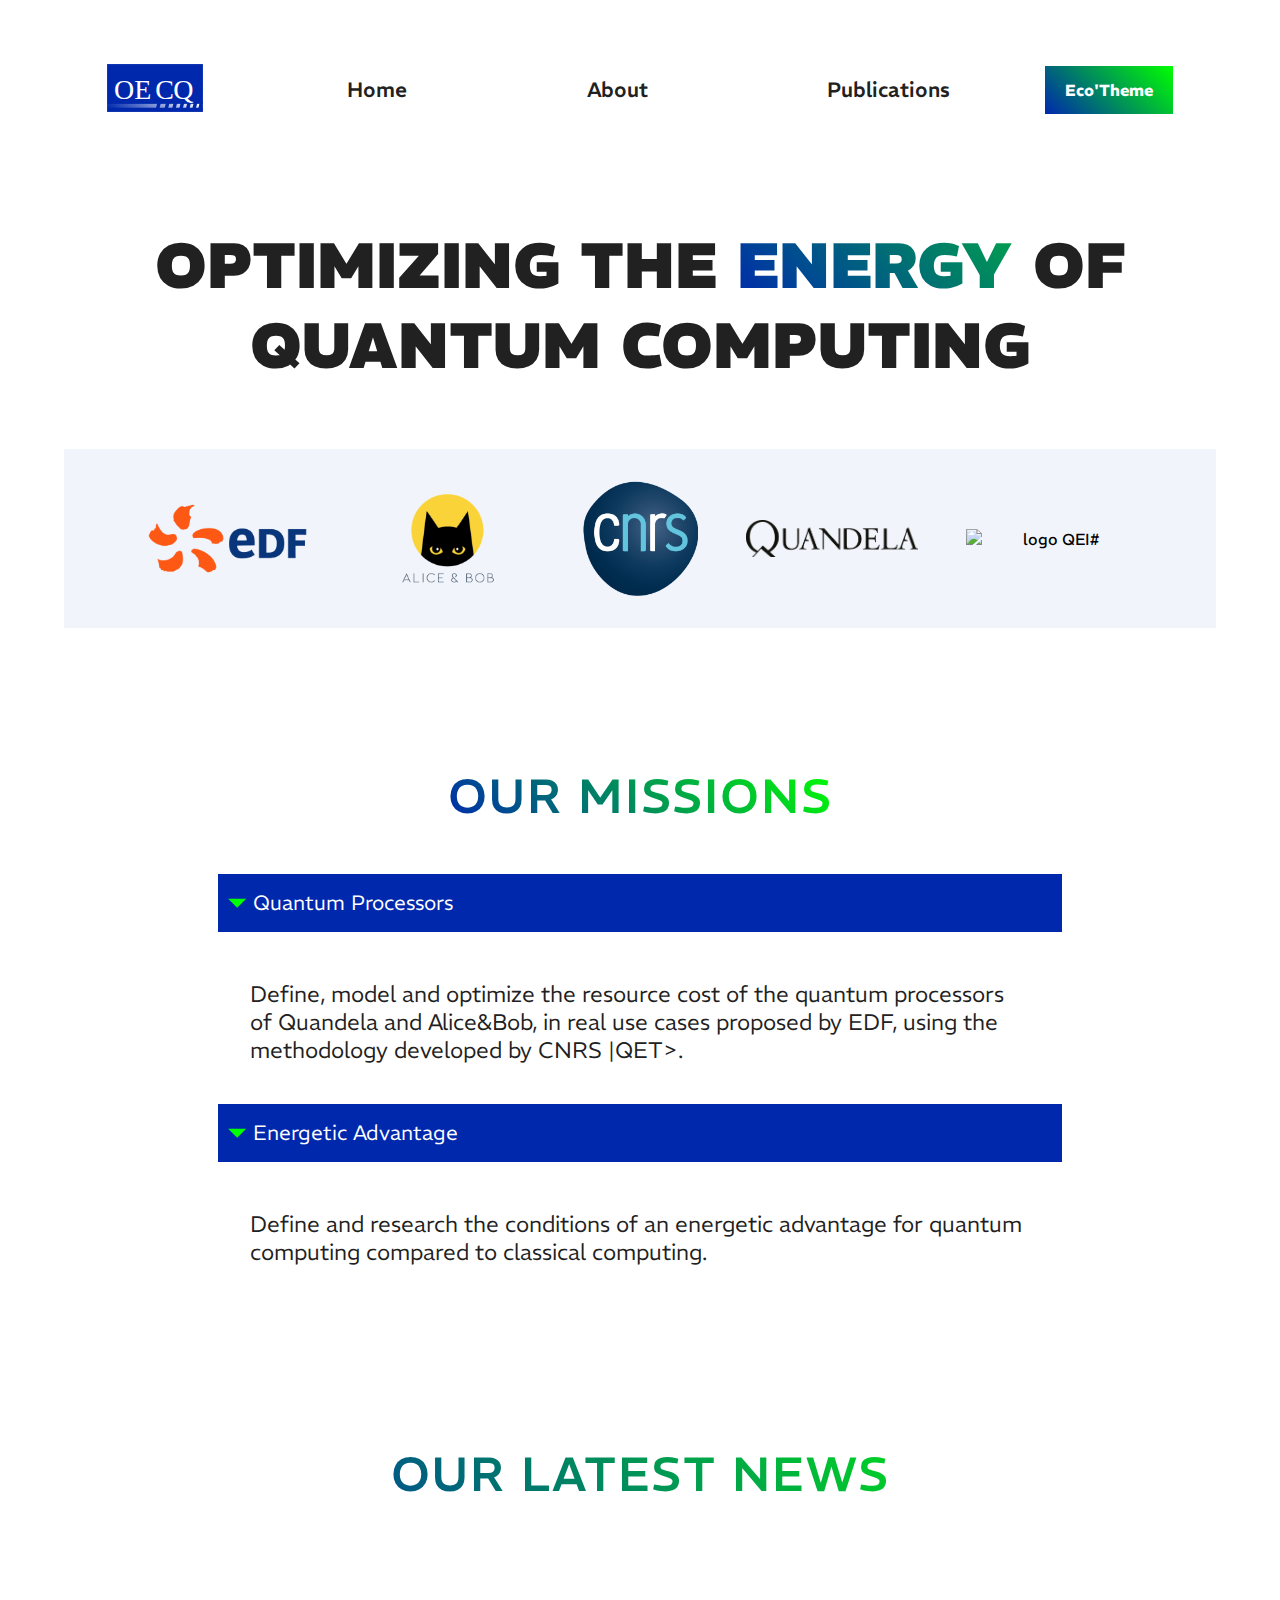
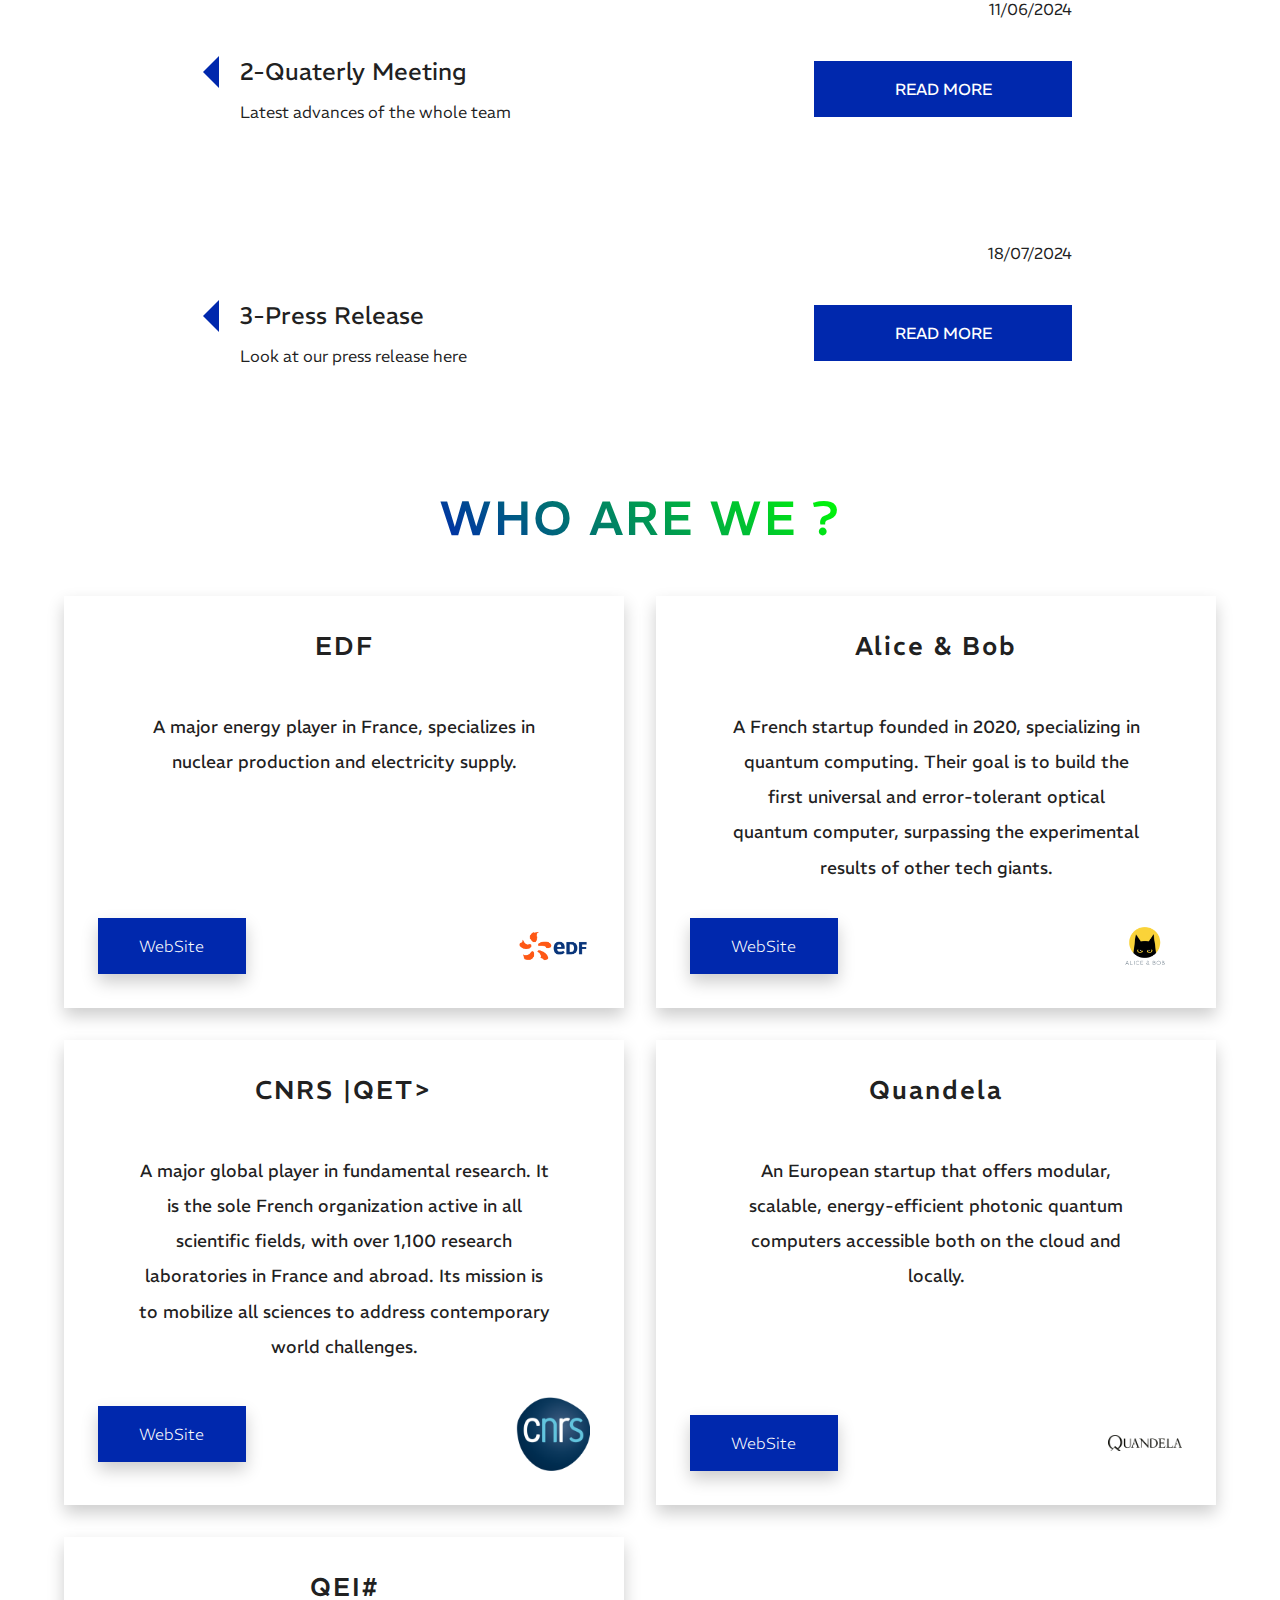
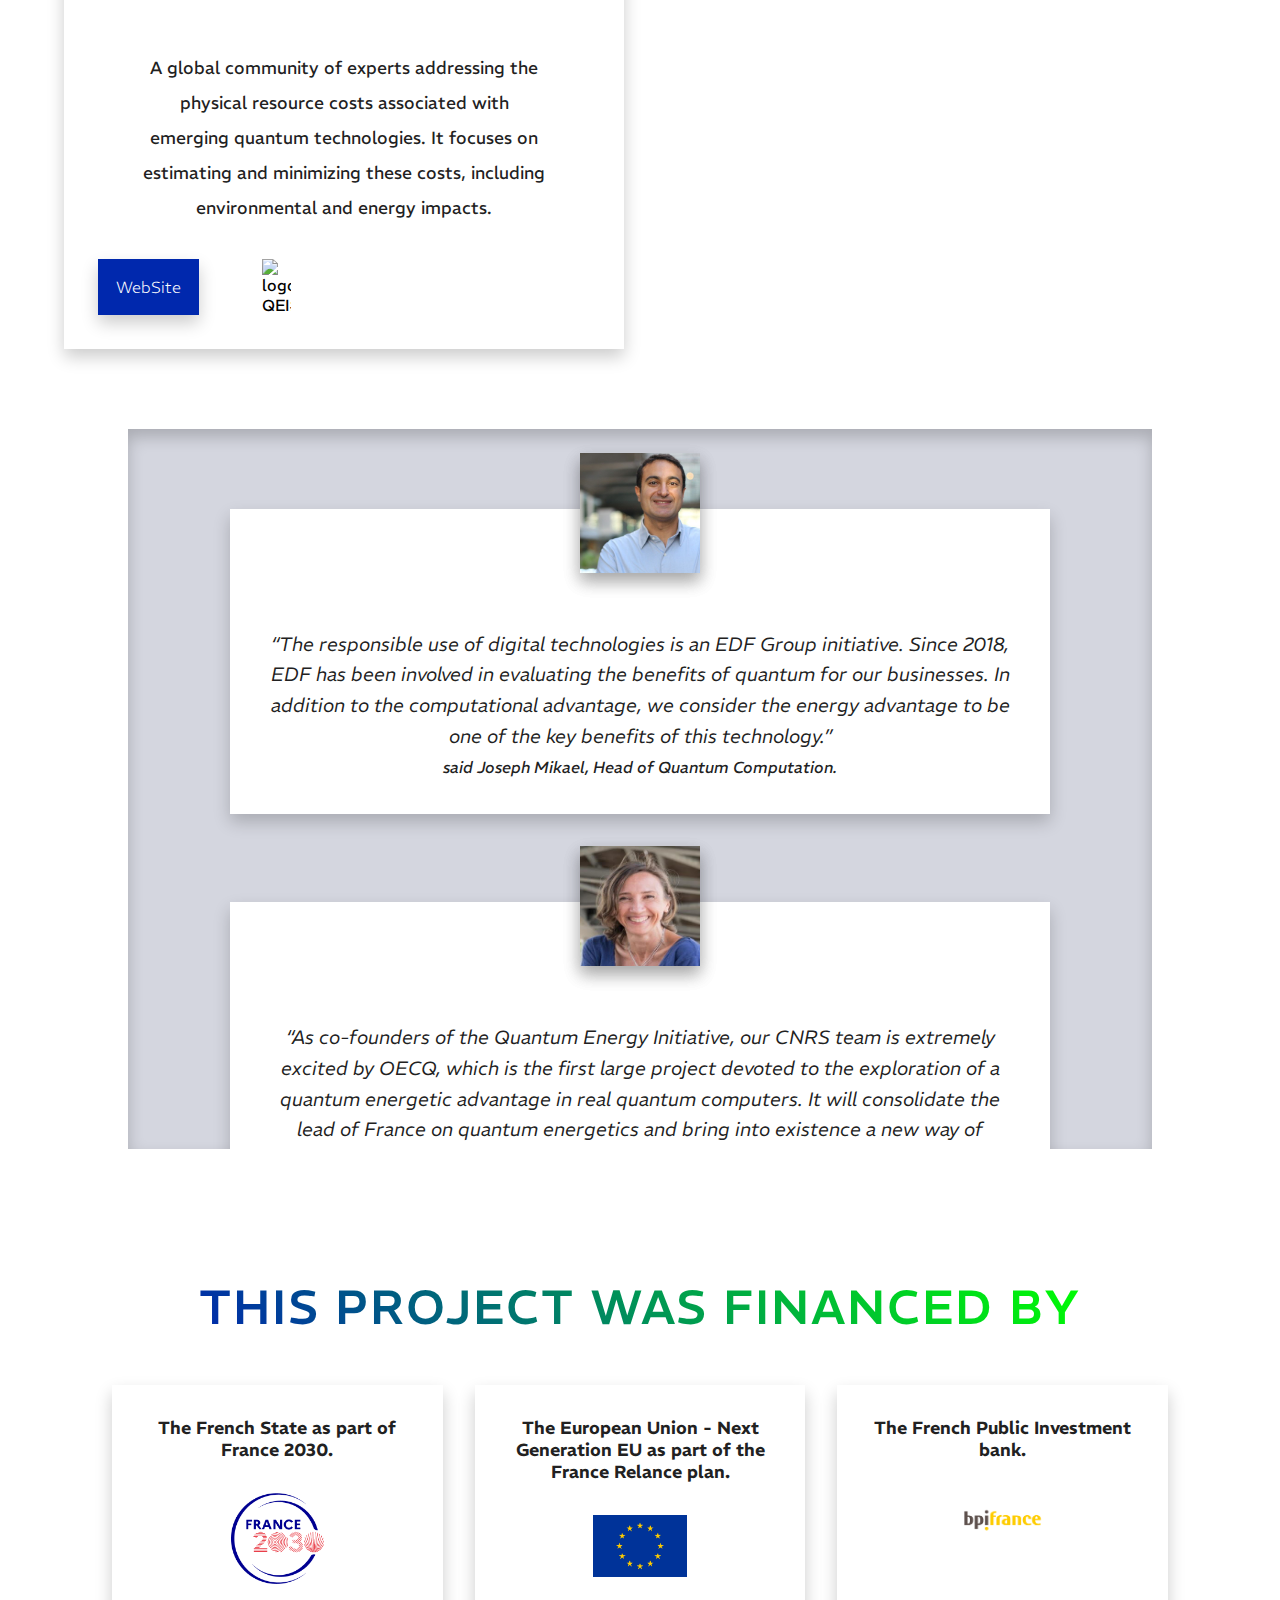
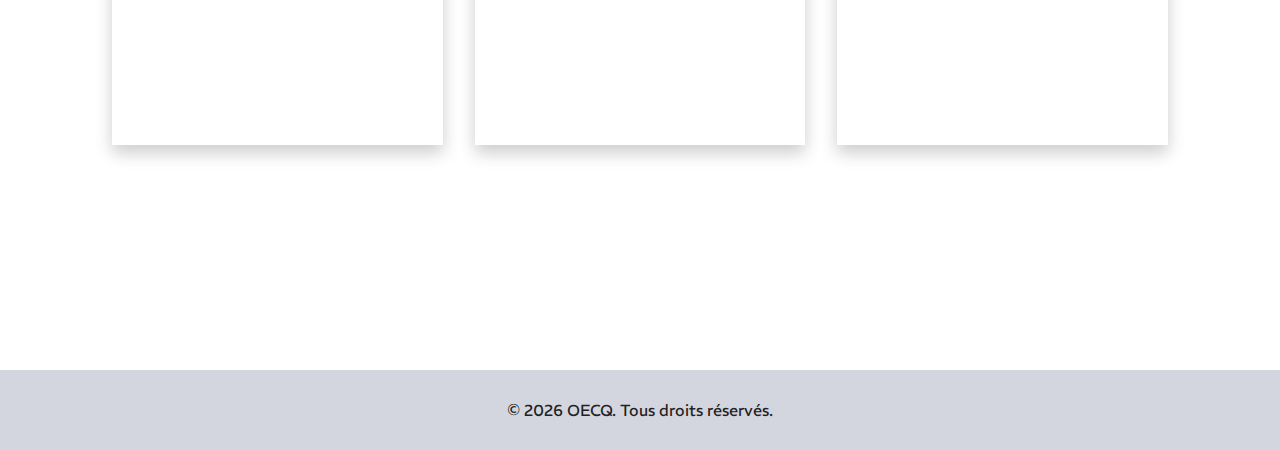
==== commit 72f8a634: "updates images names + update about css and html" ====
--- a/index.html
+++ b/index.html
@@ -8,18 +8,17 @@
     <meta name="viewport" content="width=device-width, initial-scale=1.0" />
     <title>Home</title>
     <link rel="stylesheet" href="./css/style.css" />
-    <link rel="shortcut icon" href="./images/logos/LogoOECQ_V002.svg" type="image/svg">
+    <link rel="shortcut icon" href="./images/logos/oecq.svg" type="image/svg">
   </head>
   <body data-theme="light">
     <!-- HEADER -->
     <header>
       <nav>
         <ul>
-          <li><img src="./images/logos/LogoOECQ_V002.svg" alt="logo OECQ"></li>
+          <li><img src="./images/logos/oecq.svg" alt="logo OECQ"></li>
           <li><a href="index.html">Home</a></li>
           <li><a href="about.html">About</a></li>
           <li><a href="publications.html">Publications</a></li>
-          <!-- <li><a href="about.html#contact">Contact</a></li> -->
         </ul>
       </nav>
       <button type="button" id="darkmode">Eco'Theme</button>
@@ -34,7 +33,7 @@
         <img src="./images/logos/a&b.png" alt="logo Alice & Bob" />
         <img src="./images/logos/cnrs.png" alt="logo CNRS" />
         <img src="./images/logos/quandela.png" alt="logo Quandela" />
-        <img src="./images/logos/QEI.png" alt="logo QEI#" />
+        <img src="./images/logos/qei.png" alt="logo QEI#" />
       </div>
       
       <!-- HOME MISSIONS SECTION -->
@@ -79,7 +78,7 @@
             </div>
             <div class="bottom">
               <a href="https://www.edf.fr/">WebSite</a>
-              <img src="./images/logos/edf.png" alt="logo EDF" width="25%" />
+              <img src="./images/logos/edf.png" alt="logo EDF"/>
             </div>
           </div>
           <div class="card">
@@ -94,11 +93,7 @@
             </div>
             <div class="bottom">
               <a href="https://alice-bob.com/">WebSite</a>
-              <img
-                src="./images/logos/a&b.png"
-                alt="logo Alice&Bob"
-                width="30%"
-              />
+              <img src="./images/logos/a&b.png" alt="logo Alice&Bob"/>
             </div>
           </div>
           <div class="card">
@@ -114,7 +109,7 @@
             </div>
             <div class="bottom">
               <a href="https://quantum-energy-team.cnrs.fr/">WebSite</a>
-              <img src="./images/logos/cnrs.png" alt="logo CNRS" width="20%" />
+              <img src="./images/logos/cnrs.png" alt="logo CNRS"/>
             </div>
           </div>
           <div class="card">
@@ -128,11 +123,7 @@
             </div>
             <div class="bottom">
               <a href="https://www.quandela.com/">WebSite</a>
-              <img
-                src="./images/logos/quandela.png"
-                alt="logo Quandela"
-                width="30%"
-              />
+              <img src="./images/logos/quandela.png" alt="logo Quandela"/>
             </div>
           </div>
           <div class="card">
@@ -147,7 +138,7 @@
             </div>
             <div class="bottom">
               <a href="https://quantum-energy-initiative.org/">WebSite</a>
-              <img src="./images/logos/QEI.png" alt="logo QEI#" width="20%" />
+              <img src="./images/logos/qei.png" alt="logo QEI#"/>
             </div>
           </div>
         </div>
@@ -251,7 +242,7 @@
             <p>
               The French Public Investment bank.
             </p>
-            <img src="./images/logos/bpi.png" alt="BPIFrance logo"></div>
+            <img src="./images/logos/bpi.png" alt="BPIFrance logo">
           </div>
         </div>
       </section>
@@ -288,10 +279,5 @@
     <script src="./js/datasPublicationsReader.js"></script>
     <!-- footer dynamic year -->
     <script src="./js/date.js"></script>
-
-    <!-- lenis for smooth scroll -->
-    <!-- <script src="https://cdn.jsdelivr.net/gh/studio-freight/lenis@1.0.19/bundled/lenis.min.js"></script> -->
-    <!-- smoothScroll using lenis -->
-    <!-- <script src="./js/smoothScroll.js"></script> -->
   </body>
 </html>
--- a/css/style.css
+++ b/css/style.css
@@ -439,29 +439,22 @@
 }
 
 /* PROJECT DETAILS */
-#about section {
+.about-project {
     height: auto;
     width: 90%;
     padding: 0 2vw;
     margin: 5vh 0;
     color: var(--text);
     border-left: 2px solid var(--primary);
+    text-align: justify;
+    padding: 0 2rem;
+    line-height: 2rem;
+    font-size: 1.2em;
 }
 
 #about section:nth-child(1), #about section:nth-child(5), #about section:nth-child(6){
     margin: 5vh;
     border: none;
-}
-
-#about section p {
-    text-align: justify;
-    padding: 0 2rem;
-    line-height: 3rem;
-    font-size: 1.2em;
-}
-
-#about p .word {
-    font-size: 2rem;   
 }
 
 .highlight {
@@ -515,7 +508,7 @@
 }
 
 /* CONTACT */
-#contact {
+#contact, #contact a {
     display: grid;
     place-items: center;
 }
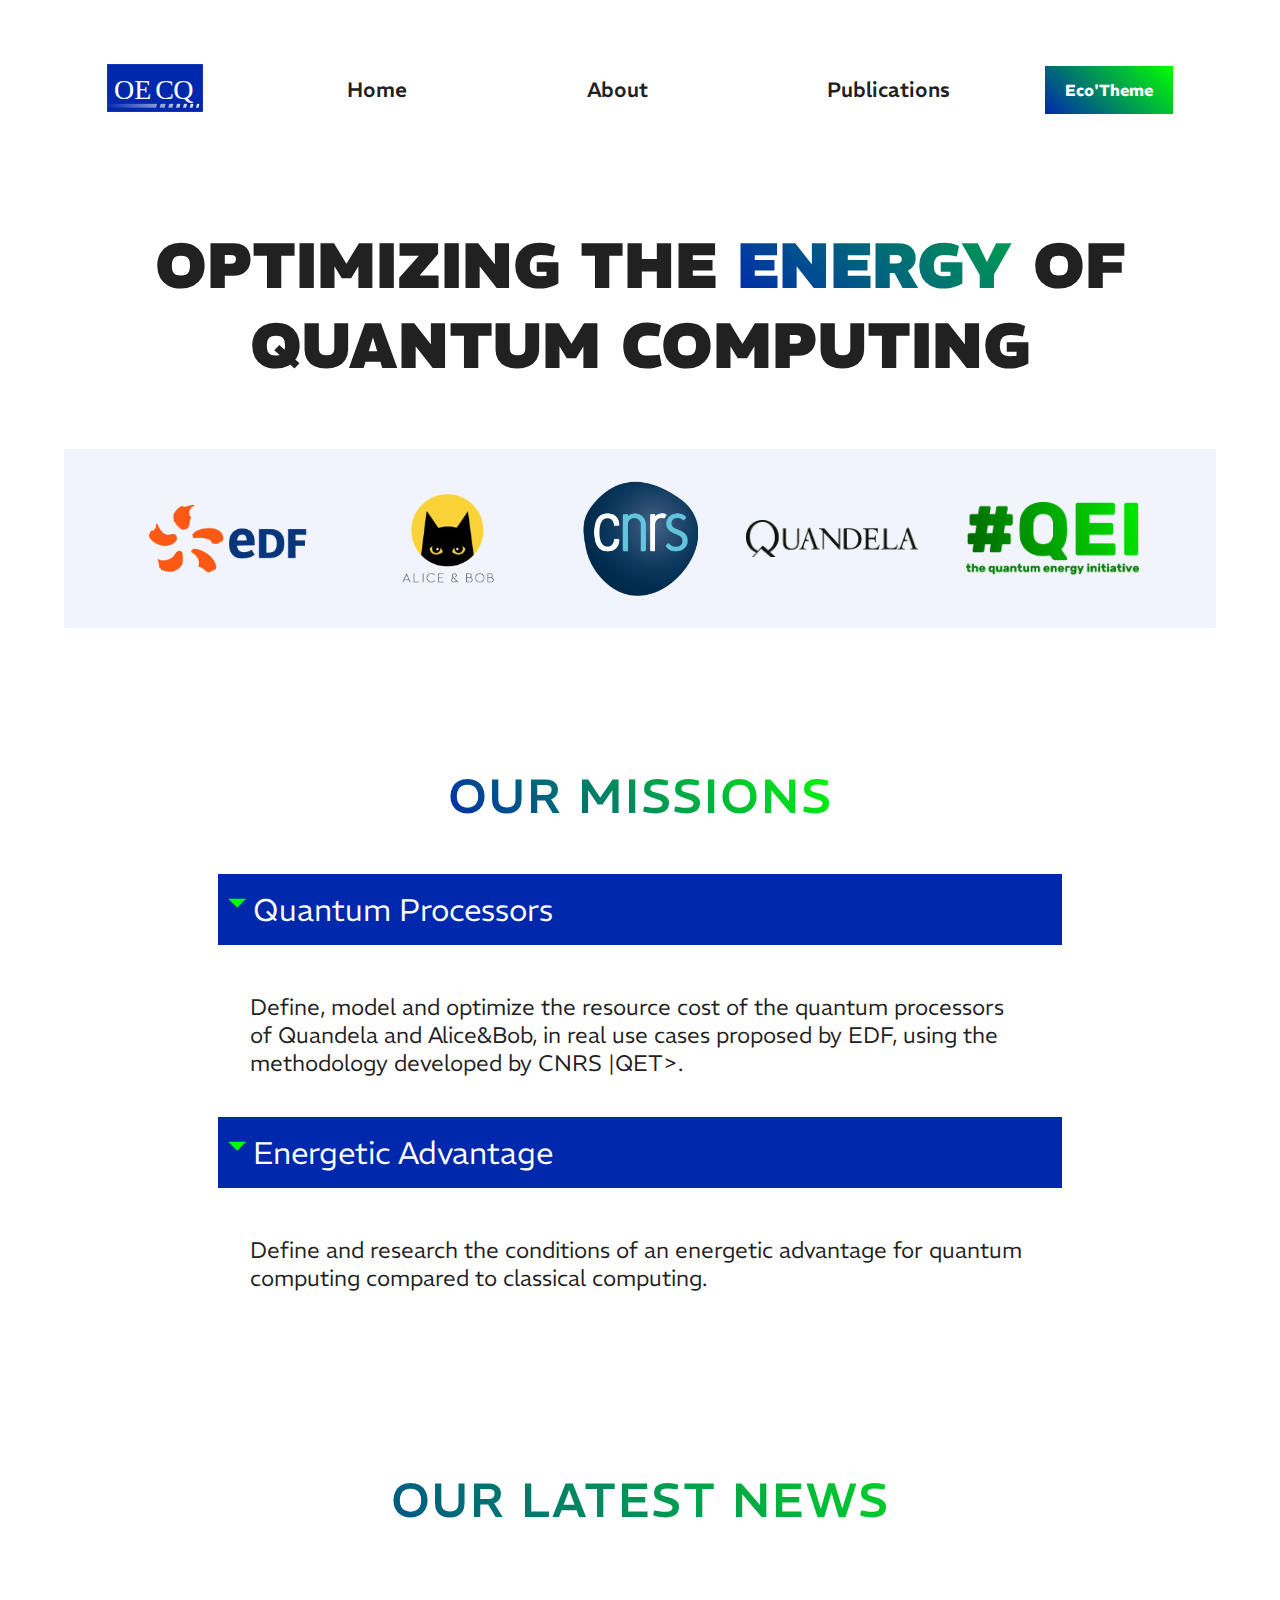
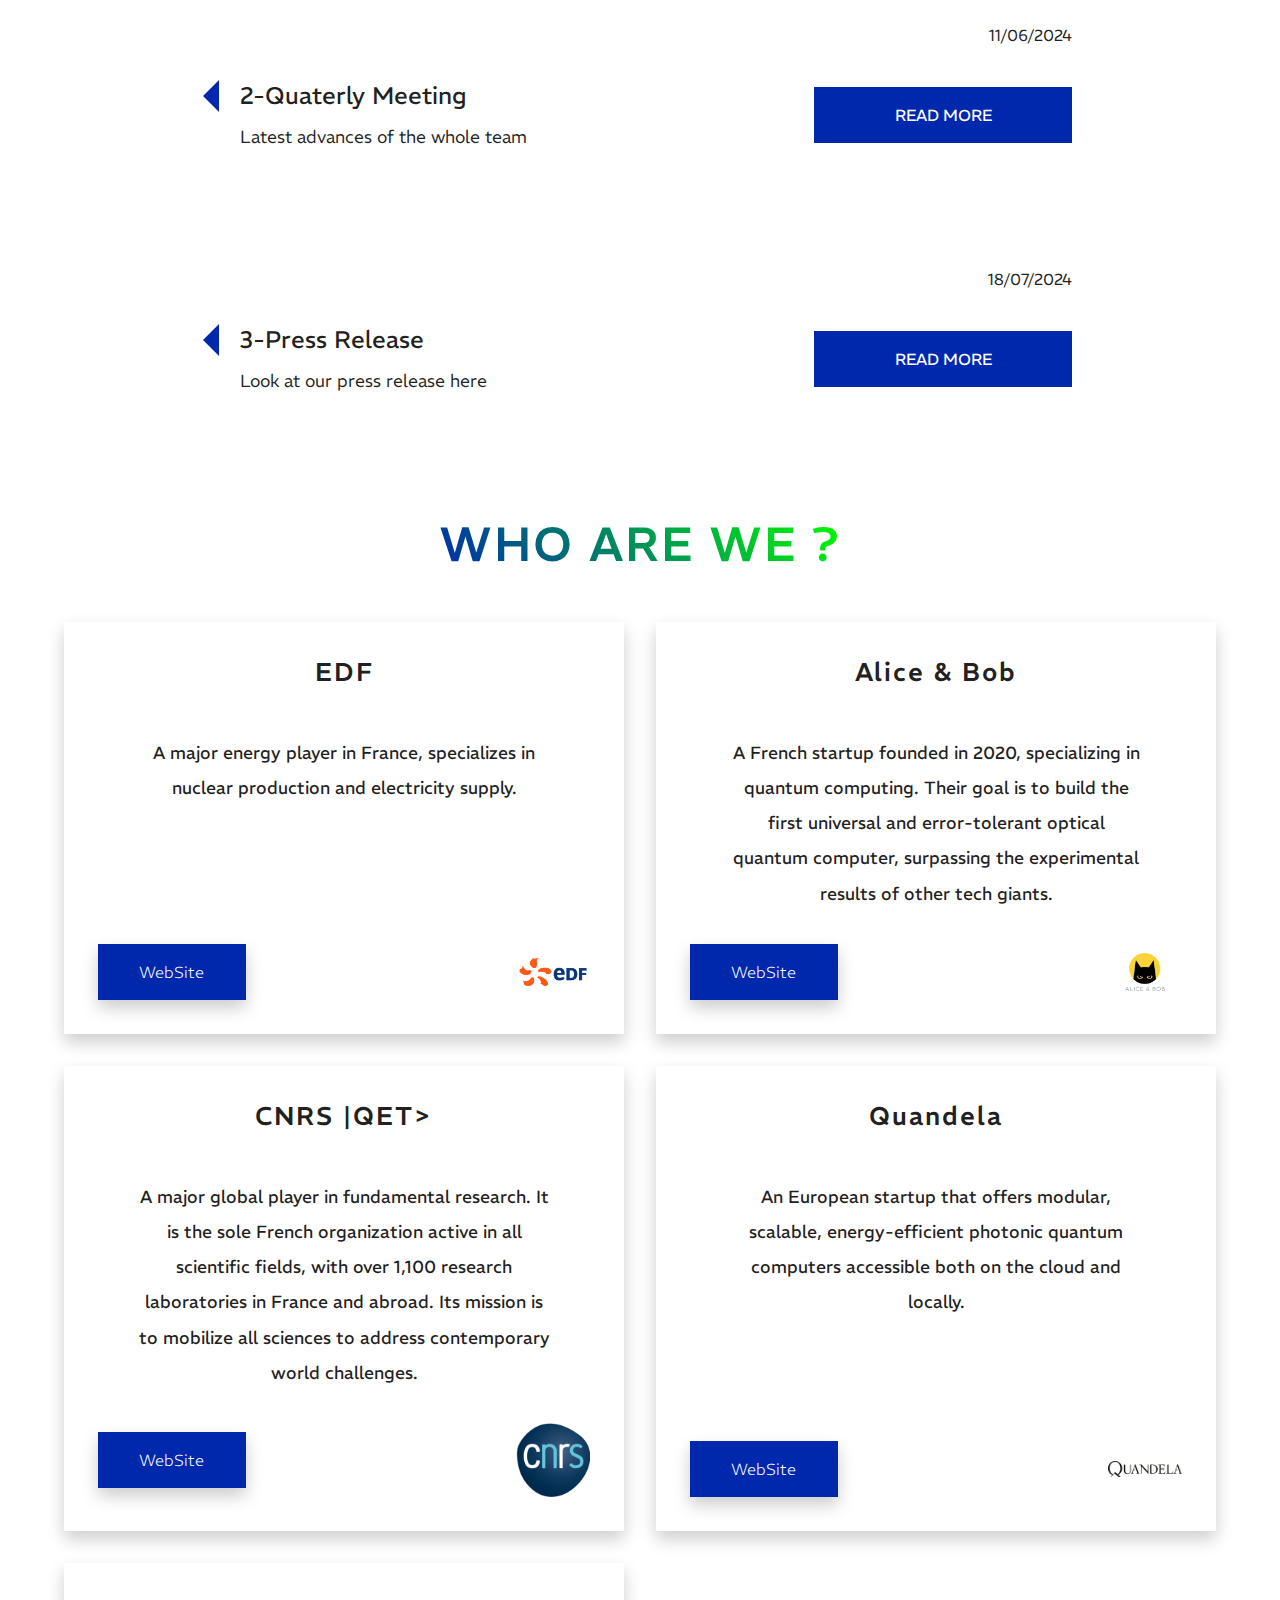
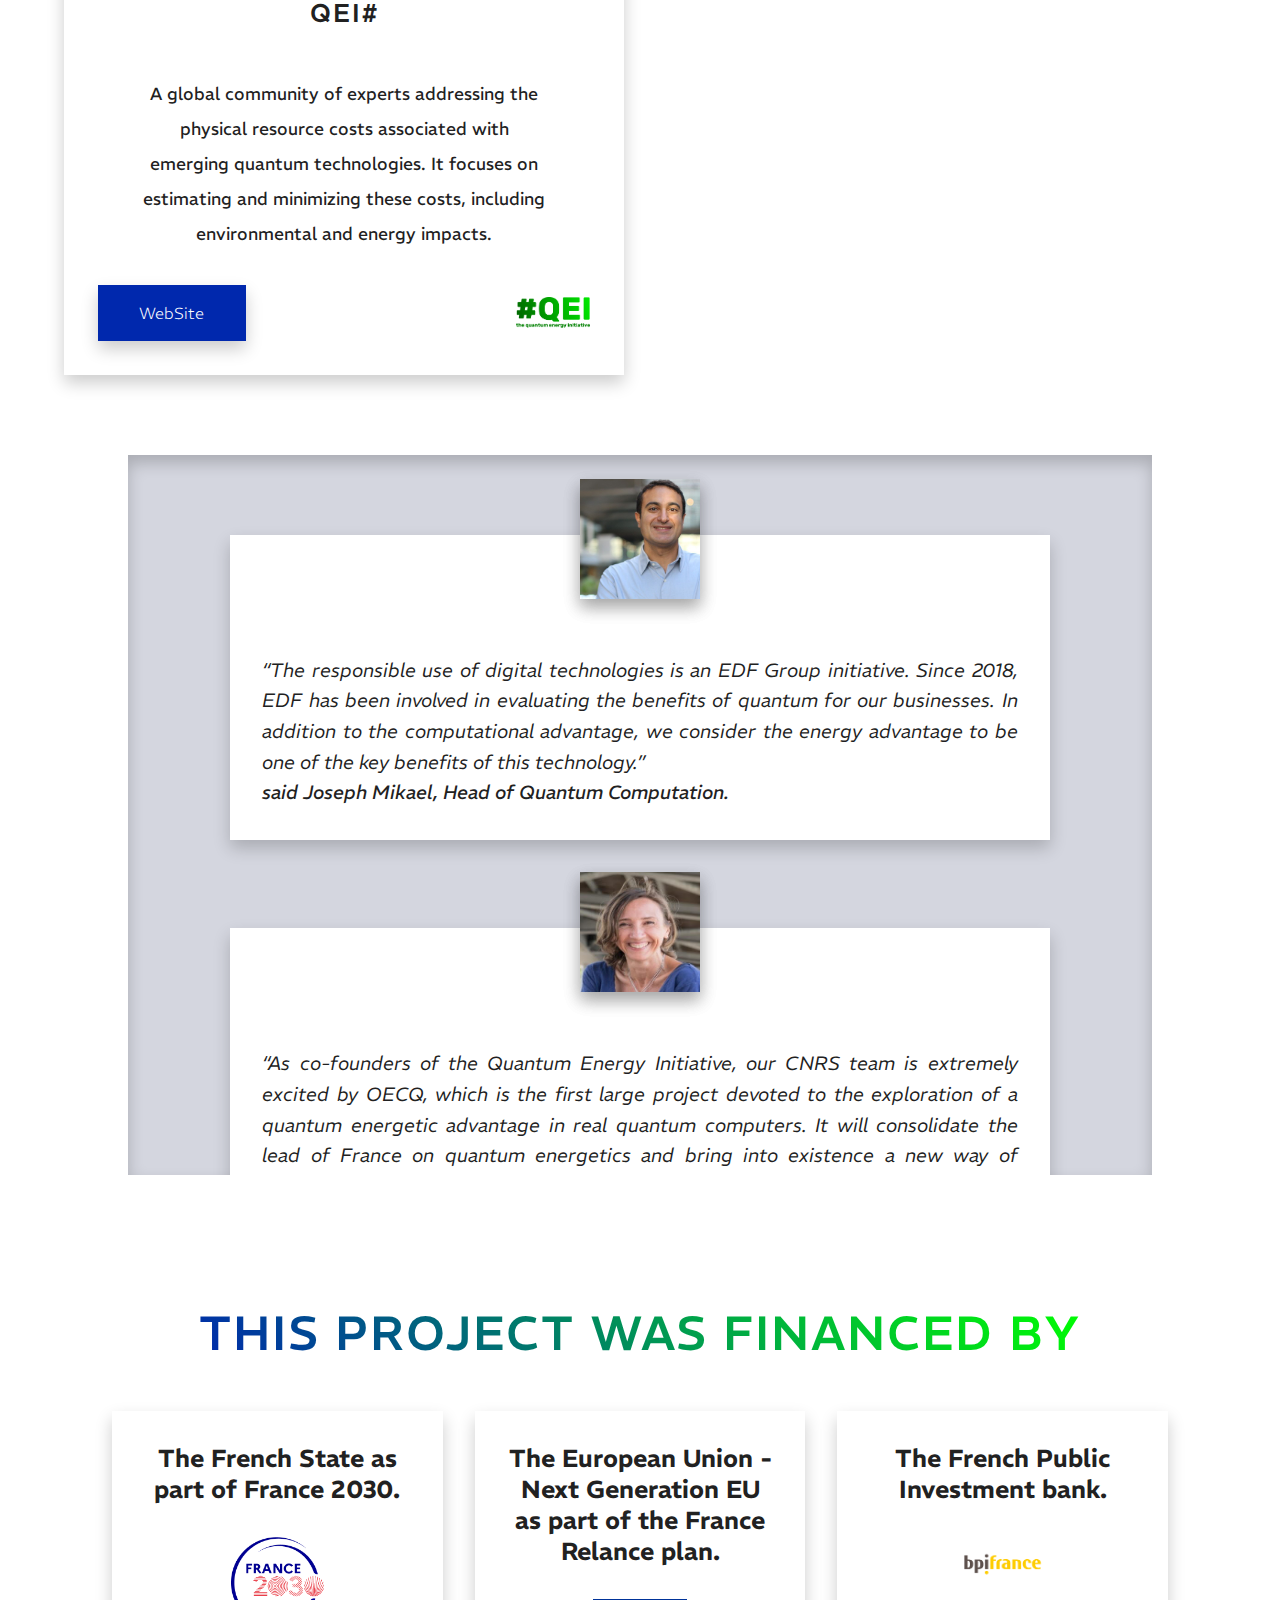
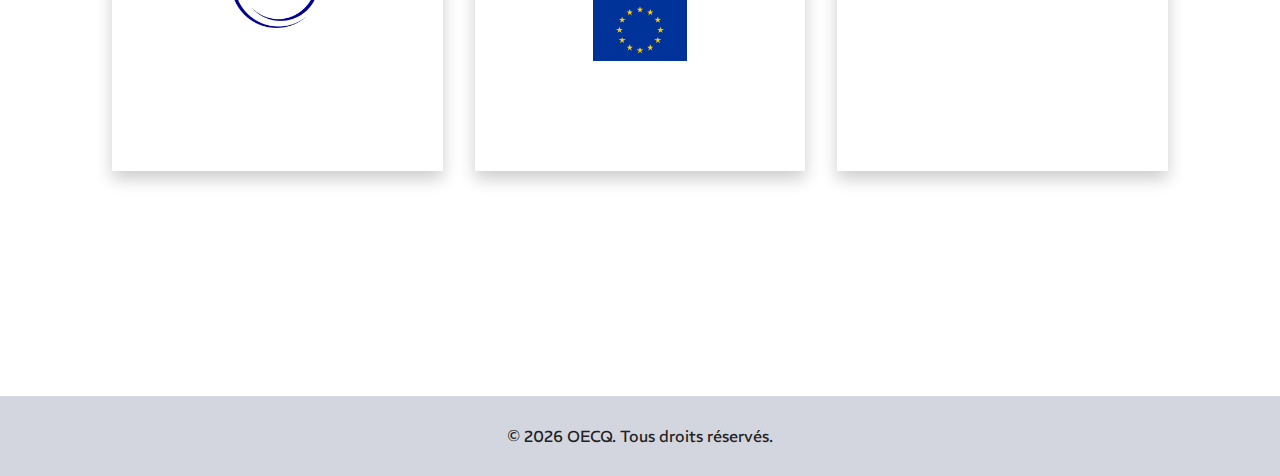
==== commit c7431683: "Adding responsive for the home page index.html" ====
--- a/index.html
+++ b/index.html
@@ -4,10 +4,10 @@
 <!DOCTYPE html>
 <html lang="en">
   <head>
-    <meta charset="UTF-8" />
-    <meta name="viewport" content="width=device-width, initial-scale=1.0" />
+    <meta charset="UTF-8">
+    <meta name="viewport" content="width=device-width, initial-scale=1.0">
     <title>Home</title>
-    <link rel="stylesheet" href="./css/style.css" />
+    <link rel="stylesheet" href="./css/style.css">
     <link rel="shortcut icon" href="./images/logos/oecq.svg" type="image/svg">
   </head>
   <body data-theme="light">
@@ -24,16 +24,27 @@
       <button type="button" id="darkmode">Eco'Theme</button>
     </header>
 
+
+    <div id="menu">
+      <button type="button" id="menu-toggle">Menu</button>
+      <ul id="mobile-nav">
+        <li><a href="index.html">Home</a></li>
+        <li><a href="about.html">About</a></li>
+        <li><a href="publications.html">Publications</a></li>
+      </ul>
+      <img src="./images/logos/oecq.svg" alt="logo OECQ">
+    </div>
+
     <!-- MAIN -->
     <main id="home">
       <h1>OPTIMIZING THE <span>ENERGY</span> OF QUANTUM COMPUTING</h1>
       <!-- LOGOS SECTION -->
       <div id="logos">
-        <img src="./images/logos/edf.png" alt="logo EDF" />
-        <img src="./images/logos/a&b.png" alt="logo Alice & Bob" />
-        <img src="./images/logos/cnrs.png" alt="logo CNRS" />
-        <img src="./images/logos/quandela.png" alt="logo Quandela" />
-        <img src="./images/logos/qei.png" alt="logo QEI#" />
+        <img src="./images/logos/edf.png" alt="logo EDF">
+        <img src="./images/logos/a&b.png" alt="logo Alice & Bob">
+        <img src="./images/logos/cnrs.png" alt="logo CNRS">
+        <img src="./images/logos/quandela.png" alt="logo Quandela">
+        <img src="./images/logos/qei.png" alt="logo QEI#">
       </div>
       
       <!-- HOME MISSIONS SECTION -->
@@ -78,7 +89,7 @@
             </div>
             <div class="bottom">
               <a href="https://www.edf.fr/">WebSite</a>
-              <img src="./images/logos/edf.png" alt="logo EDF"/>
+              <img src="./images/logos/edf.png" alt="logo EDF">
             </div>
           </div>
           <div class="card">
@@ -93,7 +104,7 @@
             </div>
             <div class="bottom">
               <a href="https://alice-bob.com/">WebSite</a>
-              <img src="./images/logos/a&b.png" alt="logo Alice&Bob"/>
+              <img src="./images/logos/a&b.png" alt="logo Alice&Bob">
             </div>
           </div>
           <div class="card">
@@ -109,7 +120,7 @@
             </div>
             <div class="bottom">
               <a href="https://quantum-energy-team.cnrs.fr/">WebSite</a>
-              <img src="./images/logos/cnrs.png" alt="logo CNRS"/>
+              <img src="./images/logos/cnrs.png" alt="logo CNRS">
             </div>
           </div>
           <div class="card">
@@ -123,7 +134,7 @@
             </div>
             <div class="bottom">
               <a href="https://www.quandela.com/">WebSite</a>
-              <img src="./images/logos/quandela.png" alt="logo Quandela"/>
+              <img src="./images/logos/quandela.png" alt="logo Quandela">
             </div>
           </div>
           <div class="card">
@@ -138,7 +149,7 @@
             </div>
             <div class="bottom">
               <a href="https://quantum-energy-initiative.org/">WebSite</a>
-              <img src="./images/logos/qei.png" alt="logo QEI#"/>
+              <img src="./images/logos/qei.png" alt="logo QEI#">
             </div>
           </div>
         </div>
@@ -150,8 +161,7 @@
           <div class="backImg">
             <img
               src="./images/avatars/JM.jpeg"
-              alt="avatar"
-            />
+              alt="avatar">
           </div>
           <p>
             “The responsible use of digital technologies
@@ -168,7 +178,7 @@
             <img
               src="./images/avatars/AA.jpg"
               alt="avatar"
-            />
+            >
           </div>
           <p>
             “As co-founders of the Quantum Energy Initiative,
@@ -188,7 +198,7 @@
             <img
               src="./images/avatars/TP.jpg"
               alt="avatar"
-            />
+            >
           </div>
           <p>
             “One of the primary objectives of the OECQ project
@@ -209,7 +219,7 @@
             <img
               src="./images/avatars/NS.jpg"
               alt="avatar"
-            />
+            >
           </div>
           <p>
             "We recognize that energy efficiency is paramount
@@ -229,14 +239,14 @@
         <div id="financial-organizations">
           <div id="france">
             <p>The French State as part of France 2030.</p>
-            <img src="./images/logos/fr2030.png" alt="France-2030 logo" />
+            <img src="./images/logos/fr2030.png" alt="France-2030 logo">
           </div>
           <div id="europe">
             <p>
               The European Union - Next Generation EU as part of the France
               Relance plan.
             </p>
-            <img src="./images/logos/eu.jpg" alt="European Union logo" />
+            <img src="./images/logos/eu.jpg" alt="European Union logo">
           </div>
           <div id="bpi">
             <p>
--- a/css/style.css
+++ b/css/style.css
@@ -7,9 +7,62 @@
 @import url(./header.css);
 /* ANIMATIONS IMPORT */
 @import url(./animations.css);
+/* RESPONSIVE */
+@import url(./responsive.css);
 
 /* |---------------------------HOME---------------------------| */
-
+#menu {
+    display: none;
+    position: relative;
+    top: 0;
+    left: 0;
+    padding: 1rem 0 0 1rem;
+    width: 100vw;
+}
+#menu img {
+    width: 9.4rem;
+    position: absolute;
+    right: 1rem;
+    top: 1rem;
+}
+#menu-toggle {
+    color: var(--text);
+    border: 2px solid var(--primary);
+    padding: 1.6rem 3.5rem;
+    background-color: var(--background);
+    z-index: 30000;
+}
+body #menu ul {
+    display: none;
+    justify-content: center;
+    align-items: center;
+    flex-direction: column;
+    padding: 9rem 1rem;
+    gap: 2rem;
+    position: absolute;
+    left: 0;
+    top: 0;
+    max-height: 100vh;
+    width: 0vw;
+    z-index: 29999;
+    transition: var(--tr);
+    background-color: var(--secondary);
+}
+body #mobile-nav.active {
+    display: flex;
+    width: 100%;
+    transition: var(--tr);
+}
+body #mobile-nav li {
+    padding: 1rem 2rem;    
+    width: 10rem;   
+    text-align: center;
+    background-color: var(--primary);             
+}
+body #mobile-nav li a {
+    background-color: var(--primary);             
+    color: var(--background);
+}
 /* MAIN */
 #home {
     width: 100%;
@@ -44,7 +97,7 @@
 h1 {
     color: var(--text);
     text-align: center;
-    font-size: 4rem;
+    font-size: 4em;
     font-weight: 900;
     text-transform: uppercase;
 }
@@ -52,7 +105,7 @@
 h1 span {
     background: var(--linearPrimaryAccent);
     color: transparent;
-    font-size: 4rem;
+    font-size: 1em;
     background-clip: text;
     -webkit-background-clip: text;
     background-size: 200%;
@@ -288,7 +341,7 @@
 #home #financial-organizations {
     display: flex;
     justify-content: center;
-    align-items: center;
+    align-items: flex-start;
     gap: 2rem;
 }
 
@@ -337,10 +390,10 @@
     padding: 0 2rem 2rem 2rem;
     background-color: var(--background);
     color: var(--text);
-    text-align: center;
     line-height: 1.6;
     font-size: 1.2rem;
     font-weight: 300;
+    text-align: justify;
     font-style: italic;
 }
 
@@ -494,7 +547,7 @@
     transition: var(--tr);
 }
 #about .member:hover img {
-    scale: 1.3;
+    transform: scale(1.3);
 }
 #about .member .member-infos {
     display: flex;
@@ -536,7 +589,7 @@
     width: 140%;
     position: relative;
     color: var(--text);
-    font-size: 15px;
+    font-size: 1em;
     transition: var(--tr);
 }
 .image {
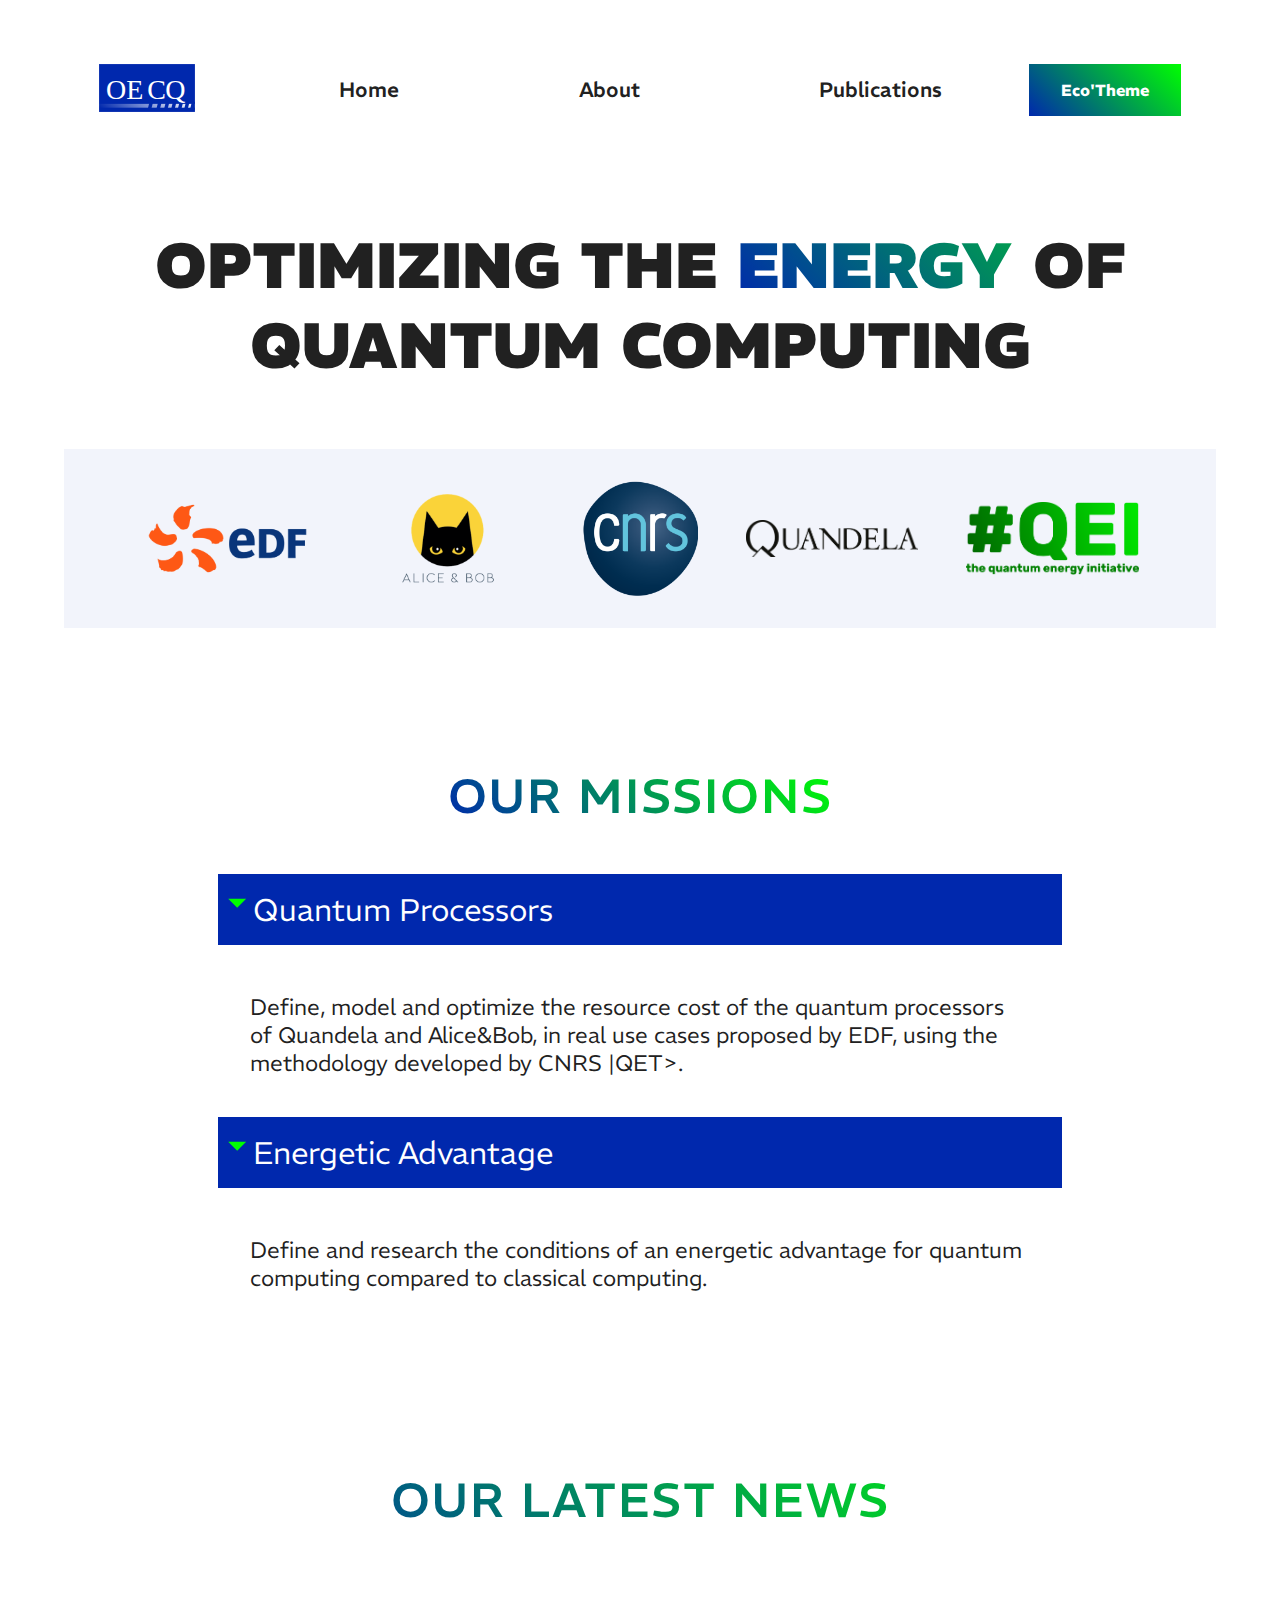
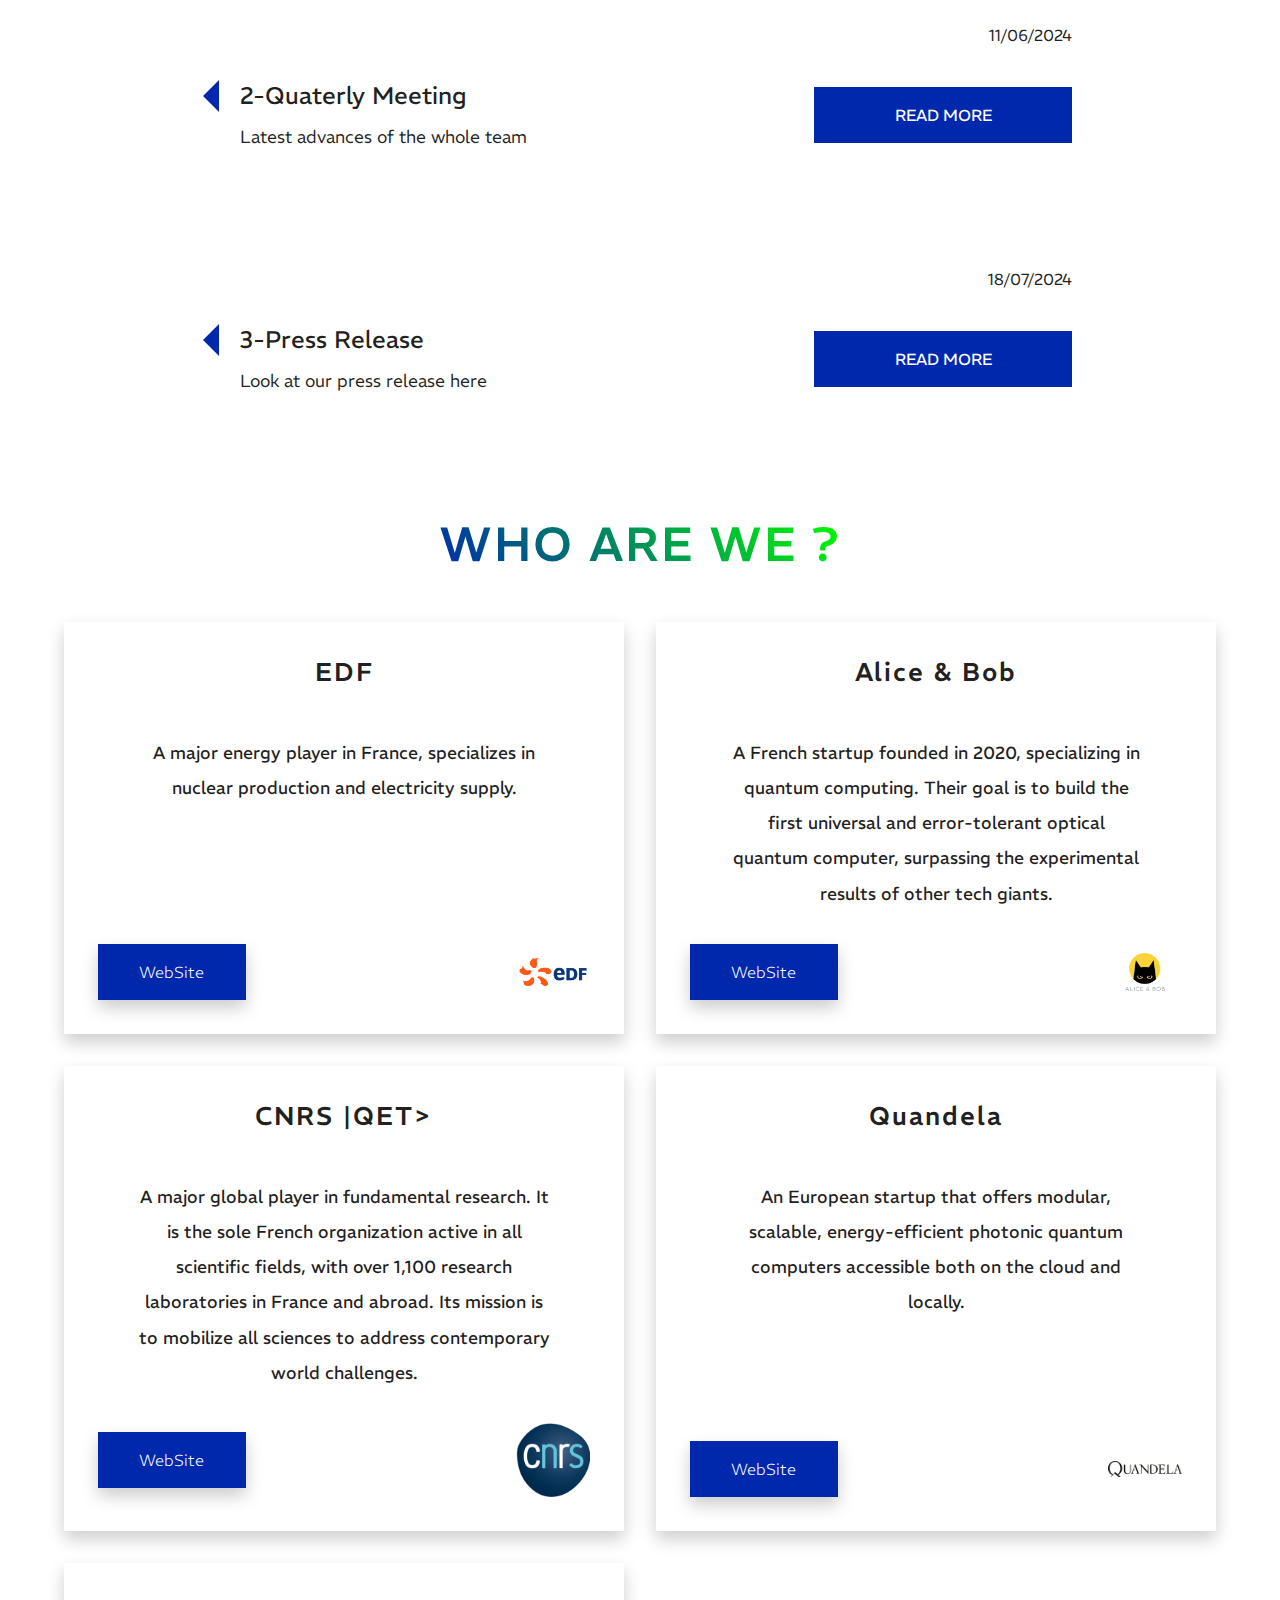
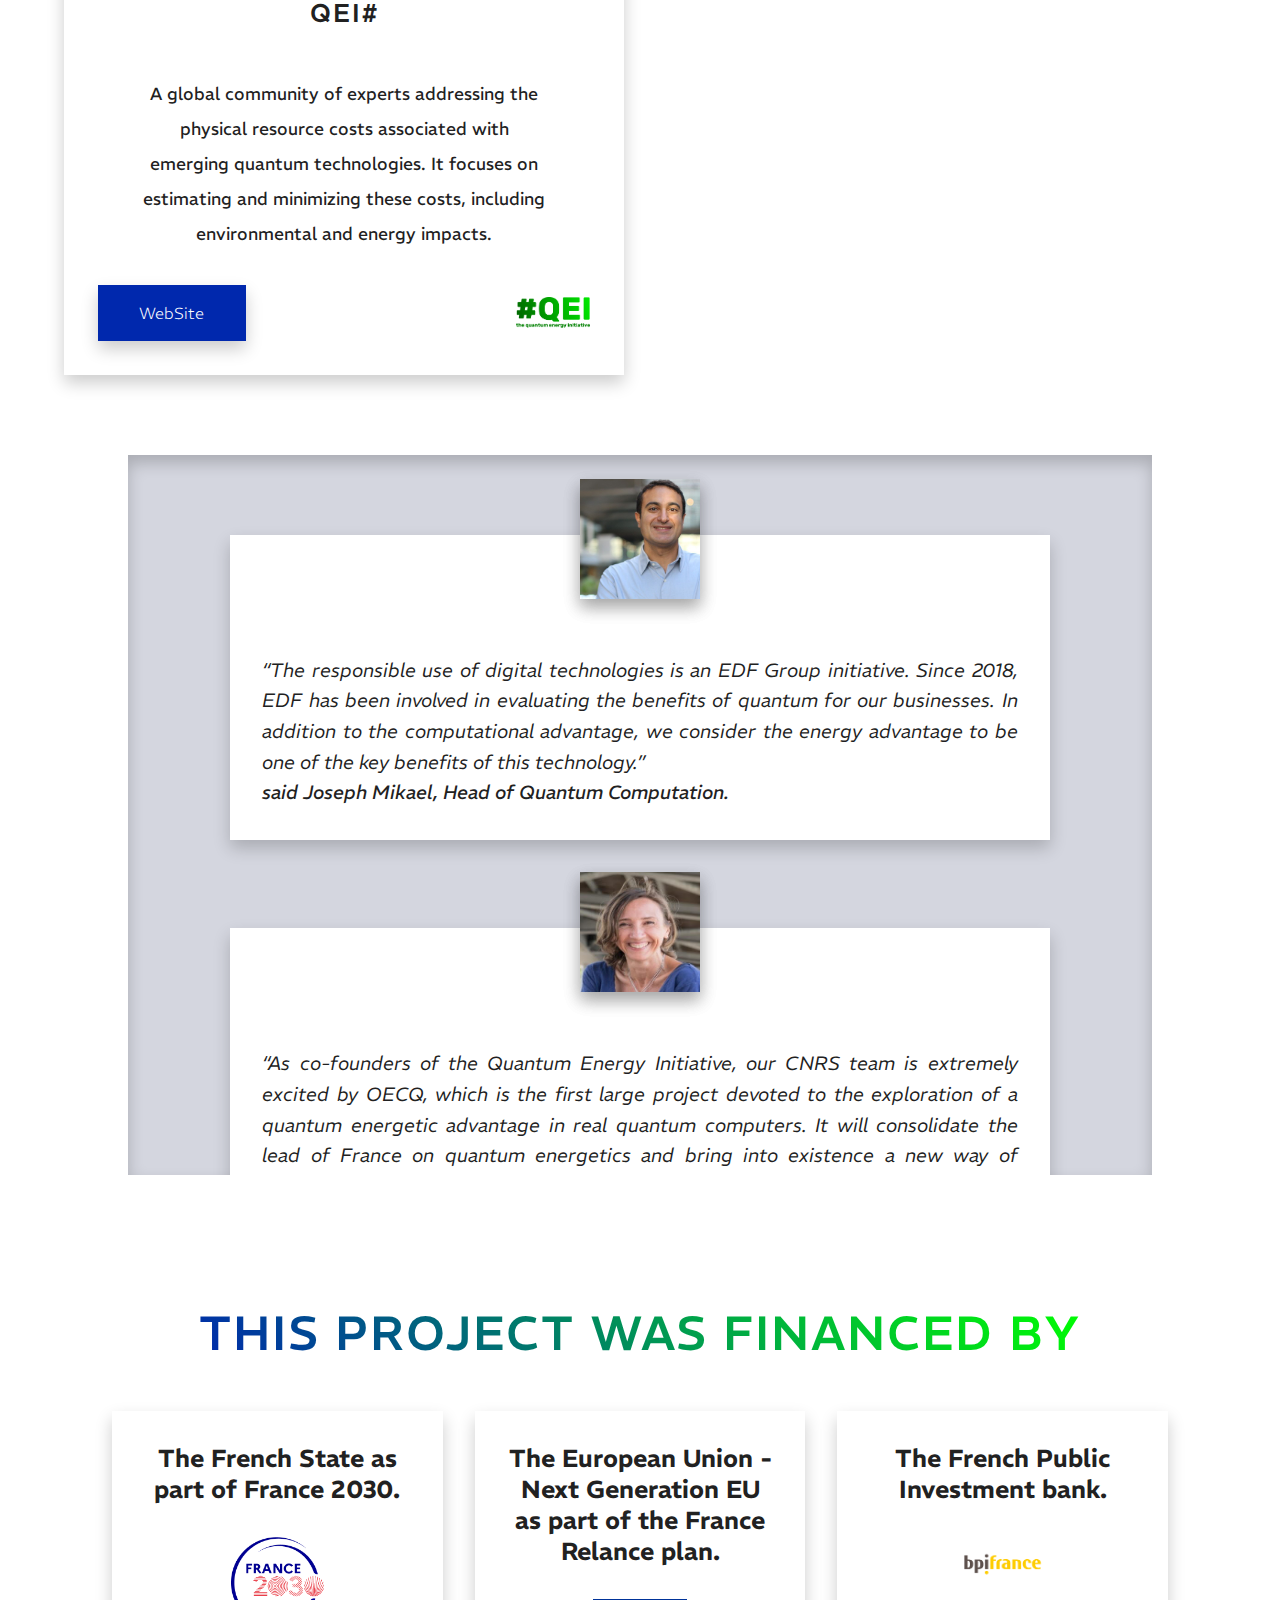
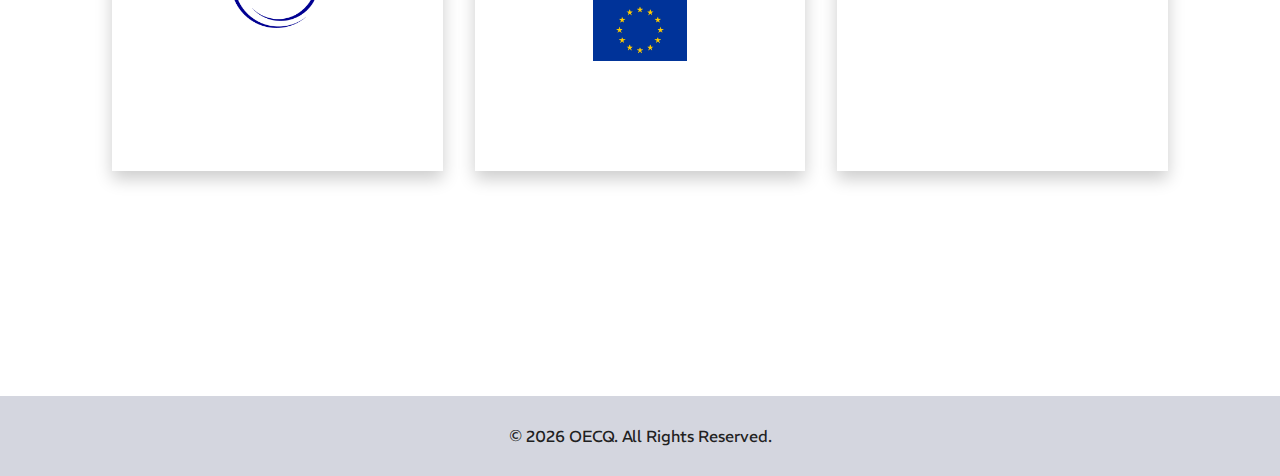
==== commit a67bedd1: "Adding eco'theme to mobile" ====
--- a/index.html
+++ b/index.html
@@ -31,6 +31,7 @@
         <li><a href="index.html">Home</a></li>
         <li><a href="about.html">About</a></li>
         <li><a href="publications.html">Publications</a></li>
+        <li><button type="button" id="darkmodeMobile">Eco'Theme</button></li>
       </ul>
       <img src="./images/logos/oecq.svg" alt="logo OECQ">
     </div>
--- a/css/style.css
+++ b/css/style.css
@@ -20,17 +20,21 @@
     width: 100vw;
 }
 #menu img {
-    width: 9.4rem;
+    width: 25%;
     position: absolute;
     right: 1rem;
     top: 1rem;
+    box-shadow: var(--bxs);
 }
 #menu-toggle {
-    color: var(--text);
-    border: 2px solid var(--primary);
-    padding: 1.6rem 3.5rem;
-    background-color: var(--background);
+    padding: 1rem 2.5rem;
     z-index: 30000;
+    background-color: var(--primary);
+    box-shadow: var(--bxs);
+    border: none;
+    color: var(--non-changeable-white);
+    cursor: pointer;
+    transition: var(--tr);
 }
 body #menu ul {
     display: none;
@@ -46,7 +50,8 @@
     width: 0vw;
     z-index: 29999;
     transition: var(--tr);
-    background-color: var(--secondary);
+    background-color: var(--background);
+    border-bottom: 2px solid var(--primary);
 }
 body #mobile-nav.active {
     display: flex;
@@ -54,14 +59,15 @@
     transition: var(--tr);
 }
 body #mobile-nav li {
-    padding: 1rem 2rem;    
     width: 10rem;   
     text-align: center;
-    background-color: var(--primary);             
+    background-color: var(--primary);     
+    padding: 1rem 2rem;    
+    cursor: pointer;        
 }
 body #mobile-nav li a {
     background-color: var(--primary);             
-    color: var(--background);
+    color: var(--non-changeable-white);
 }
 /* MAIN */
 #home {
